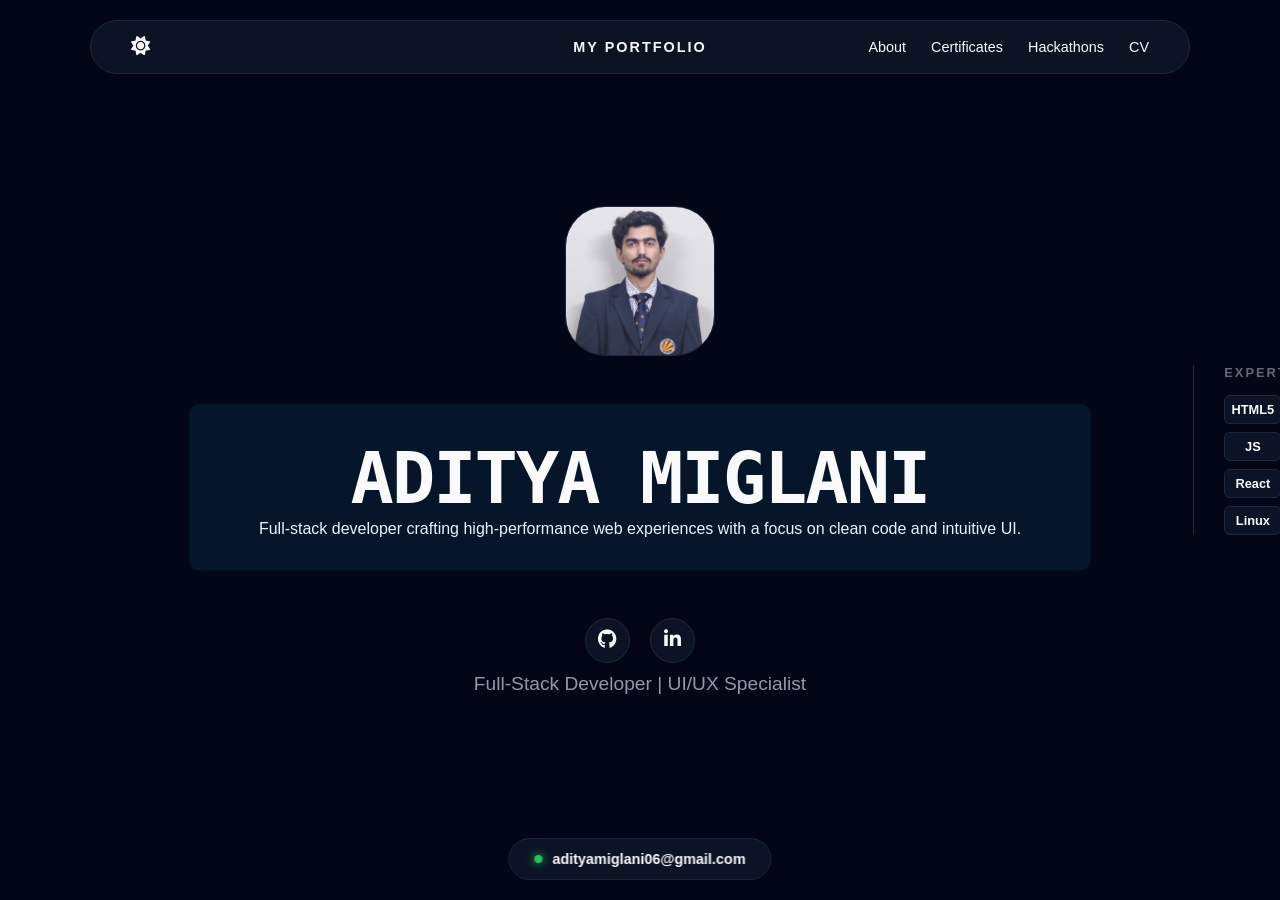
==== index.html @ fce3fd6d "Initial portfolio deployment" ====
<!DOCTYPE html>
<html lang="en">
<head>
    <meta charset="UTF-8">
    <meta name="viewport" content="width=device-width, initial-scale=1.0">
    <title>Aditya Miglani | Portfolio</title>
    <link rel="stylesheet" href="style.css">
    <link rel="stylesheet" href="https://cdnjs.cloudflare.com/ajax/libs/font-awesome/6.4.0/css/all.min.css">
</head>
<body class="dark-mode">
    <header class="navbar">
        <div class="nav-left">
            <button id="theme-toggle" class="theme-btn">
                <i class="fas fa-sun"></i>
            </button>
            <div class="nav-center">
                <span class="nav-title">My Portfolio</span>
            </div>
        </div>
        <nav class="nav-right">
            <ul class="nav-links">
                <li><a href="about.html">About</a></li>
                <li><a href="certificates.html">Certificates</a></li>
                <li><a href="hackathons.html">Hackathons</a></li>
                <li><a href="cv.html">CV</a></li>
            </ul>
        </nav>
    </header>

    <main class="hero">
    <div class="hero-inner">
        
        <div class="profile-wrapper">
            <img src="square-image2.jpg" alt="Aditya Miglani" class="profile-img">
        </div>
        
        <div class="name-container">
            <div class="name-tile"></div> 
            <h1 class="name-text" data-value="Aditya Miglani">Aditya Miglani</h1>
            <p class="name-brief">
                Full-stack developer crafting high-performance web experiences with a focus on clean code and intuitive UI.
            </p>
        </div>

        <div class="hero-socials">
            <a href="https://github.com/adityamiglani06" target="_blank" class="social-icon"><i class="fab fa-github"></i></a>
            <a href="https://www.linkedin.com/in/aditya-miglani-938b0a379/" target="_blank" class="social-icon"><i class="fab fa-linkedin-in"></i></a>
        </div>

        <p class="subtitle">Full-Stack Developer | UI/UX Specialist</p>

        <div class="hero-skills">
            <h3 class="skills-title">Expertise</h3>
            <div class="skills-grid">
                <div class="skill-item">HTML5</div>
                <div class="skill-item">CSS3</div>
                <div class="skill-item">JS</div>
                <div class="skill-item">UI/UX</div>
                <div class="skill-item">React</div>
                <div class="skill-item">Node.js</div>
                <div class="skill-item">Linux</div>
                <div class="skill-item">(I use arch btw)</div>
            </div>
        </div>

    </div>
</main>

    <footer class="contact-fixed">
        <a href="mailto:adityamiglani06@gmail.com" class="email-link">
            <span class="dot"></span> adityamiglani06@gmail.com
        </a>
    </footer>

    <script src="script.js"></script>
</body>
</html>
---- style.css ----
:root {
    --bg: #ffffff;
    --text: #0f172a;
    --accent: #2563eb;
    --glass: rgba(255, 255, 255, 0.85);
    --border: #e2e8f0;
    --doodle-color: rgba(15, 23, 42, 0.25); 
}

.dark-mode {
    --bg: #020617;
    --text: #f8fafc;
    --accent: #38bdf8;
    --glass: rgba(15, 23, 42, 0.8);
    --border: #1e293b;
    --doodle-color: rgba(56, 189, 248, 0.4); 
}

* {
    margin: 0;
    padding: 0;
    box-sizing: border-box;
}

body {
    background-color: var(--bg);
    color: var(--text);
    font-family: 'Inter', -apple-system, sans-serif;
    transition: background 0.4s ease, color 0.4s ease;
    overflow-x: hidden;
    overflow: hidden;
}

.navbar {
    display: flex;
    justify-content: space-between;
    align-items: center;
    padding: 15px 40px;
    position: fixed;
    top: 20px;
    left: 50%;
    transform: translateX(-50%);
    width: 90%;
    max-width: 1100px;
    background: var(--glass);
    backdrop-filter: blur(15px);
    border: 1px solid var(--border);
    border-radius: 100px;
    z-index: 1000;
}

.nav-links {
    display: flex;
    list-style: none;
    gap: 25px;
}

.nav-links a {
    text-decoration: none;
    color: var(--text);
    font-size: 0.9rem;
    font-weight: 500;
    transition: 0.3s;
}

.nav-links a:hover { color: var(--accent); }

.doodle {
    position: fixed;
    width: 450px;
    height: 450px;
    color: var(--doodle-color);
    pointer-events: none;
    z-index: -2;
    opacity: 1; 
}

.doodle-left { top: 10%; left: -120px; transform: rotate(-15deg); }
.doodle-right { bottom: 5%; right: -120px; transform: rotate(15deg); }


.hero {
    height: 100vh;
    display: flex;
    align-items: center;
    justify-content: center;
    overflow: hidden;
}

.hero-inner {
    text-align: center;
    position: relative; 
    z-index: 5;
}

.profile-wrapper {
    width: 150px;
    height: 150px;
    margin: 0 auto 30px;
}

.profile-img {
    width: 100%;
    height: 100%;
    border-radius: 40px;
    object-fit: cover;
    border: 1px solid var(--border);
}

.name-container {
    position: relative;
    display: inline-block;
    padding: 50px 80px; 
    cursor: default;
    margin-bottom: 5px;
}

.name-tile {
    position: absolute;
    top: 50%;
    left: 50%;
    transform: translate(-50%, -50%);
    width: 100%;
    height: 100%; 
    background: var(--accent);
    opacity: 0.1;
    border: 1px solid var(--border);
    border-radius: 24px;
    z-index: 1;
    transition: transform 0.3s ease, opacity 0.3s ease, height 0.3s ease;
}

.name-text {
    font-size: 4.5rem;
    font-weight: 800;
    letter-spacing: -2px;
    color: var(--text);
    position: relative;
    z-index: 2;
}

.outline-name {
    color: transparent;
    -webkit-text-stroke: 1.5px var(--text);
    transition: 0.4s ease;
}

.name-tile {
    position: absolute;
    top: 50%;
    left: 50%;
    transform: translate(-50%, -50%) scale(0.98); 
    width: 100%;
    height: 85%;
    background: var(--accent);
    opacity: 0.08;
    border: 1px solid var(--border);
    border-radius: 12px;
    z-index: 1;
    transition: transform 0.3s ease, opacity 0.3s ease; 
}

.subtitle {
    font-size: 1.2rem;
    font-weight: 300;
    opacity: 0.6;
    margin-top: 10px;
}

.contact-fixed {
    position: fixed;
    bottom: 40px;
    left: 50%;
    transform: translateX(-50%);
}

.email-link {
    text-decoration: none;
    color: var(--text);
    font-size: 0.9rem;
    font-weight: 600;
    display: flex;
    align-items: center;
    gap: 10px;
    padding: 12px 25px;
    background: var(--glass);
    border: 1px solid var(--border);
    border-radius: 100px;
    backdrop-filter: blur(10px);
}

.dot {
    width: 8px;
    height: 8px;
    background: #22c55e;
    border-radius: 50%;
    box-shadow: 0 0 10px #22c55e;
}

.theme-btn { background: none; border: none; color: var(--text); cursor: pointer; font-size: 1.2rem; }

.about-hero {
    height: 100vh;
    display: flex;
    align-items: center;
    justify-content: center;
    padding: 0 10%;
}

.about-content {
    max-width: 800px;
    text-align: left;
}

.page-title {
    font-size: 3.5rem;
    margin-bottom: 30px;
    font-weight: 800;
}

.bio-card {
    background: var(--glass);
    padding: 40px;
    border-radius: 20px;
    border: 1px solid var(--border);
    line-height: 1.8;
    font-size: 1.1rem;
    opacity: 0.9;
}

.bio-card p {
    margin-bottom: 20px;
}

.back-link {
    text-decoration: none;
    color: var(--text);
    font-weight: 600;
    display: flex;
    align-items: center;
    gap: 8px;
    transition: 0.3s;
}

.back-link:hover {
    color: var(--accent);
    transform: translateX(-5px);
}

.cert-section {
    padding: 120px 10% 60px;
    min-height: 100vh;
}

.cert-grid {
    display: grid;
    grid-template-columns: repeat(auto-fit, minmax(300px, 1fr));
    gap: 30px;
    margin-top: 40px;
}

.cert-card {
    background: var(--glass);
    border: 1px solid var(--border);
    border-radius: 20px;
    overflow: hidden;
    transition: transform 0.3s ease, box-shadow 0.3s ease;
}

.cert-card:hover {
    transform: translateY(-10px);
    box-shadow: 0 20px 40px rgba(0,0,0,0.2);
    border-color: var(--accent);
}

.cert-img-placeholder {
    width: 100%;
    height: 220px;
    background: #1e293b;
    display: flex;
    align-items: center;
    justify-content: center;
    overflow: hidden;
}

.cert-img-placeholder img {
    width: 100%;
    height: 100%;
    object-fit: cover;
}

.cert-info {
    padding: 20px;
}

.cert-info h3 {
    font-size: 1.2rem;
    margin-bottom: 8px;
    color: var(--text);
}

.cert-info p {
    font-size: 0.9rem;
    opacity: 0.6;
}

.hero-socials {
    display: flex;
    justify-content: center;
    gap: 20px;
    margin-top: 25px;
}

.social-icon {
    width: 45px;
    height: 45px;
    display: flex;
    align-items: center;
    justify-content: center;
    border-radius: 50%;
    background: var(--glass);
    border: 1px solid var(--border);
    color: var(--text);
    text-decoration: none;
    font-size: 1.2rem;
    transition: all 0.3s ease;
}

.social-icon:hover {
    color: var(--accent);
    border-color: var(--accent);
    transform: translateY(-5px); 
    box-shadow: 0 10px 20px rgba(0, 0, 0, 0.1);
}

.doodle { display: none; }

.hero-flex {
    display: flex;
    align-items: center;
    justify-content: center;
    gap: 80px; 
    max-width: 1200px;
    width: 100%;
}

.hero-main-content {
    text-align: center;
    flex: 1;
}

.hero-skills {
    position: absolute;
    left: 110%;
    top: 50%;
    transform: translateY(-50%);
    width: 200px;
    text-align: left;
    border-left: 1px solid var(--border);
    padding-left: 30px;
    white-space: nowrap;
}

.skills-title {
    font-size: 0.8rem;
    text-transform: uppercase;
    letter-spacing: 2px;
    margin-bottom: 15px;
    opacity: 0.4;
}

.skills-grid {
    display: grid;
    grid-template-columns: 1fr 1fr;
    gap: 8px;
}

.skill-item {
    font-size: 0.8rem;
    font-weight: 600;
    padding: 6px 4px;
    background: var(--glass);
    border: 1px solid var(--border);
    border-radius: 6px;
    transition: 0.3s;
    text-align: center;
    white-space: nowrap;
}

.skill-item:hover {
    border-color: var(--accent);
    color: var(--accent);
}

@media (max-width: 1100px) {
    .hero-skills {
        position: static;
        transform: none;
        margin-top: 40px;
        border-left: none;
        padding-left: 0;
        width: 100%;
        text-align: center;
    }
    .skills-grid {
        justify-content: center;
        display: flex;
        flex-wrap: wrap;
    }
}

.nav-center {
    position: absolute;
    left: 50%;
    top: 50%; 
    transform: translate(-50%, -50%); 
    pointer-events: none;
}

.nav-title {
    font-size: 0.9rem;
    font-weight: 700;
    letter-spacing: 2px;
    text-transform: uppercase;
    color: var(--text);
    white-space: nowrap;
}

.nav-left, .nav-right {
    display: flex;
    align-items: center;
    flex: 1;
}

.nav-right {
    justify-content: flex-end;
}

.no-certs-container {
    text-align: center;
    padding: 60px 40px;
    background: var(--glass);
    border: 1px solid var(--border);
    border-radius: 24px;
    max-width: 500px;
    margin: 50px auto;
}

.status-icon {
    font-size: 3rem;
    color: var(--accent);
    margin-bottom: 20px;
    opacity: 0.6;
}

.no-certs-container h2 {
    font-size: 1.5rem;
    margin-bottom: 10px;
    color: var(--text);
}

.no-certs-container p {
    opacity: 0.6;
    margin-bottom: 30px;
    line-height: 1.6;
}

.back-home-btn {
    display: inline-block;
    padding: 12px 28px;
    background: var(--accent);
    color: #fff;
    text-decoration: none;
    border-radius: 100px;
    font-weight: 600;
    font-size: 0.9rem;
    transition: 0.3s;
}

.back-home-btn:hover {
    transform: translateY(-3px);
    box-shadow: 0 10px 20px rgba(56, 189, 248, 0.2);
}

.hack-section {
    padding: 120px 5% 100px;
    min-height: 100vh;
    display: flex;
    flex-direction: column;
    align-items: center;
}

.hack-grid {
    display: grid;
    grid-template-columns: 1fr 1fr;
    gap: 30px;
    width: 95%;
    max-width: 1200px;
    margin-top: 40px;
}

.hack-card {
    background: var(--glass);
    border: 1px solid var(--border);
    border-radius: 20px;
    padding: 15px; 
    position: relative;
    overflow: hidden;
    display: flex;
    flex-direction: column;
}

.hack-image {
    width: 100%;
    height: 250px;
    border-radius: 12px;
    overflow: hidden;
    background: #000;
}

.hack-image img {
    width: 100%;
    height: 100%;
    object-fit: contain;
}

.hack-content {
    padding: 20px 10px;
    text-align: left;
}

.contact-fixed {
    position: fixed;
    bottom: 20px;
    z-index: 100;
}

.back-link {
    text-decoration: none;
    color: var(--text);
    font-size: 1.1rem;
    margin-right: 15px;
    display: flex;
    align-items: center;
    transition: 0.3s;
    opacity: 0.7;
}

.back-link:hover {
    opacity: 1;
    color: var(--accent);
    transform: translateX(-3px);
}

.nav-left {
    display: flex;
    align-items: center;
}

/* --- Global Scroll Unlocker --- */
.scroll-page {
    overflow-y: auto !important; /* Overrides the 'hidden' from index */
    height: auto !important;
}

/* --- CV Display Fix --- */
.cv-section {
    padding: 120px 20px 80px; /* Generous padding at bottom so it's not cut off */
    display: flex;
    justify-content: center;
    background: var(--bg);
}

.cv-container {
    max-width: 850px; /* Keeps the CV at a readable width */
    width: 100%;
}

/* --- Click to Enlarge Styles --- */
.cv-paper {
    position: relative;
    cursor: zoom-in;
}

.zoom-hint {
    position: absolute;
    bottom: 20px;
    right: 20px;
    background: rgba(0, 0, 0, 0.6);
    color: white;
    padding: 8px 15px;
    border-radius: 100px;
    font-size: 0.8rem;
    backdrop-filter: blur(5px);
    opacity: 0;
    transition: 0.3s;
}

.cv-paper:hover .zoom-hint {
    opacity: 1;
}

/* --- Fullscreen Lightbox Overlay --- */
.cv-overlay {
    position: fixed;
    top: 0;
    left: 0;
    width: 100%;
    height: 100%;
    background: rgba(0, 0, 0, 0.95);
    display: none; /* Hidden by default */
    justify-content: center;
    align-items: center;
    z-index: 2000;
    cursor: zoom-out;
}

.overlay-img {
    max-height: 95vh;
    max-width: 95vw;
    object-fit: contain;
    border-radius: 5px;
    box-shadow: 0 0 30px rgba(0,0,0,0.5);
    animation: zoomIn 0.3s ease;
}

.close-overlay {
    position: absolute;
    top: 30px;
    right: 40px;
    color: white;
    font-size: 40px;
    font-weight: bold;
    cursor: pointer;
}

@keyframes zoomIn {
    from { transform: scale(0.9); opacity: 0; }
    to { transform: scale(1); opacity: 1; }
}

.cv-image {
    width: 100%;
    height: auto; /* IMPORTANT: Let the image determine its own height */
    display: block;
}

.download-btn {
    background: var(--accent);
    color: #fff;
    padding: 8px 18px;
    border-radius: 100px;
    text-decoration: none;
    font-size: 0.85rem;
    font-weight: 700;
    display: flex;
    align-items: center;
    gap: 8px;
    transition: 0.3s;
}

.download-btn:hover {
    transform: translateY(-2px);
    filter: brightness(1.1);
}

@media (max-width: 768px) {
    .cv-section { padding-top: 100px; }
    .download-btn span { display: none; }
}

.name-text {
    font-family: 'Space Mono', monospace; /* Optional: adds to the hacker vibe */
    font-size: 4.5rem;
    font-weight: 800;
    text-transform: uppercase;
    display: inline-block;
    min-width: 14ch; /* Prevents the container from flickering/changing size */
}
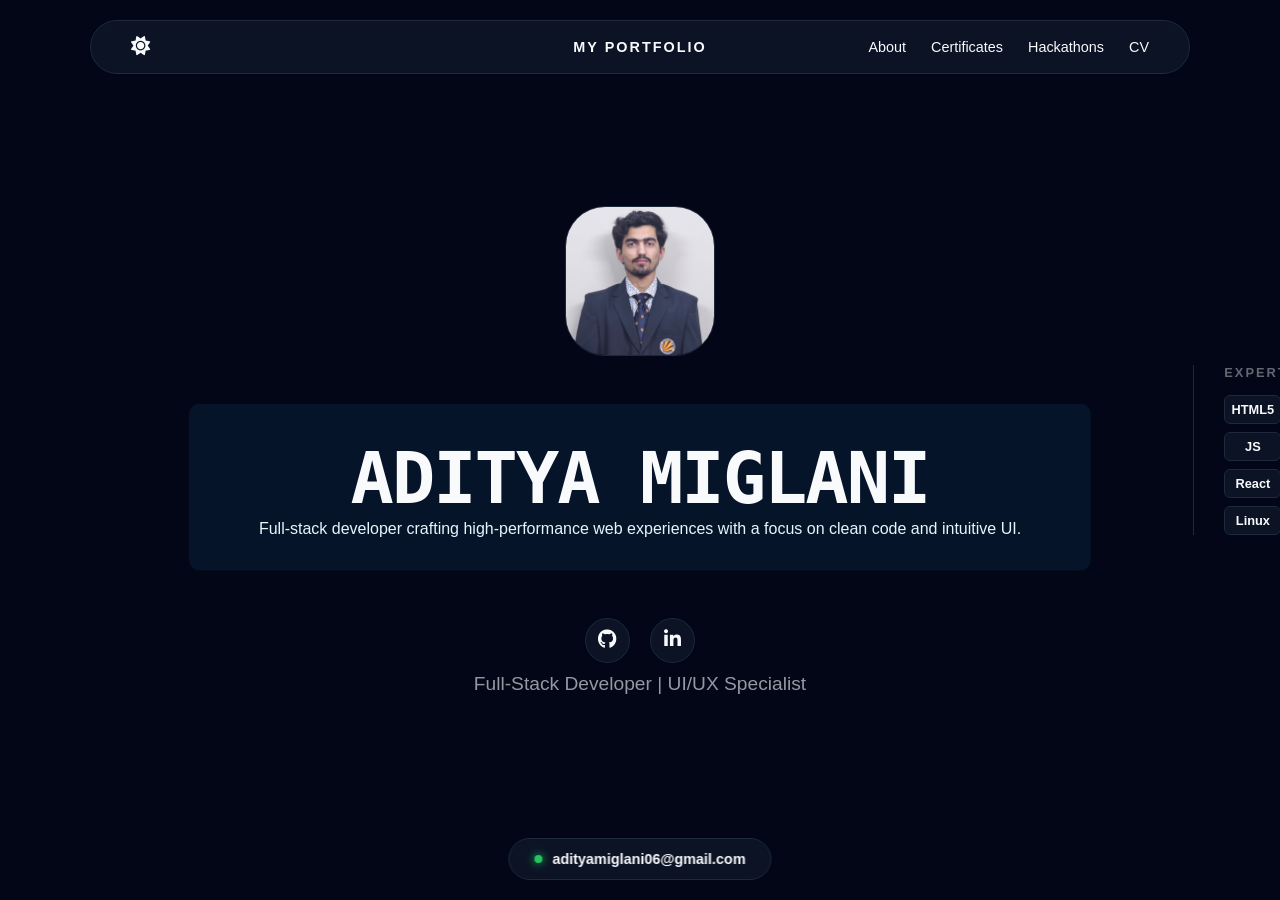
==== commit 09274a8c: "feat: add subtle shooting stars background effect" ====
--- a/index.html
+++ b/index.html
@@ -8,6 +8,8 @@
     <link rel="stylesheet" href="https://cdnjs.cloudflare.com/ajax/libs/font-awesome/6.4.0/css/all.min.css">
 </head>
 <body class="dark-mode">
+    <div class="night" id="star-container">
+    </div>
     <header class="navbar">
         <div class="nav-left">
             <button id="theme-toggle" class="theme-btn">
--- a/style.css
+++ b/style.css
@@ -80,7 +80,7 @@
 
 
 .hero {
-    height: 100vh;
+    min-height: 100vh;
     display: flex;
     align-items: center;
     justify-content: center;
@@ -131,7 +131,7 @@
 }
 
 .name-text {
-    font-size: 4.5rem;
+    font-size: clamp(24px, 5vw, 48px);
     font-weight: 800;
     letter-spacing: -2px;
     color: var(--text);
@@ -676,4 +676,120 @@
     text-transform: uppercase;
     display: inline-block;
     min-width: 14ch; /* Prevents the container from flickering/changing size */
+}
+
+/* Add this to the bottom of style.css */
+@media (max-width: 600px) {
+    .name-text {
+        font-size: 2.2rem; /* Half the size for mobile */
+        letter-spacing: -1px;
+        min-width: auto;
+    }
+    
+    .name-container {
+        padding: 30px 15px; /* Tighter padding so it fits */
+    }
+}
+
+@media (max-width: 768px) {
+    .cv-section {
+        padding: 80px 10px 40px; /* Less side padding */
+    }
+    
+    .cv-container {
+        max-width: 100%; /* CV fills the screen width */
+    }
+
+    .nav-title {
+        font-size: 0.7rem; /* Shrink title so it doesn't hit the back button */
+    }
+}
+
+@media (max-width: 800px) {
+    .hack-grid {
+        grid-template-columns: 1fr; /* Stacked! */
+        gap: 20px;
+    }
+    
+    .hack-image {
+        height: 180px; /* Slightly shorter images for mobile */
+    }
+}
+
+@media (max-width: 768px) {
+  .navbar {
+    flex-direction: column;
+  }
+
+  .hero {
+    flex-direction: column;
+    text-align: center;
+  }
+
+  .projects {
+    grid-template-columns: 1fr;
+  }
+}
+
+@media (max-width: 768px) {
+  .nav-links {
+    display: none;
+  }
+}
+
+/* Shooting Stars */
+/* Shooting Star Container */
+.night {
+  position: fixed;
+  top: 0;
+  left: 0;
+  width: 100%;
+  height: 100%;
+  transform: rotateZ(45deg);
+  pointer-events: none; /* Ensure it doesn't block clicks */
+  z-index: -1; /* Keep it behind your content */
+}
+
+.shooting_star {
+  position: absolute;
+  left: 50%;
+  top: 50%;
+  height: 2px;
+  background: linear-gradient(-45deg, #5f91ff, rgba(0, 0, 255, 0));
+  border-radius: 999px;
+  filter: drop-shadow(0 0 6px #699bff);
+  animation: tail 3000ms ease-in-out infinite, shooting 3000ms ease-in-out infinite;
+}
+
+.shooting_star::before, .shooting_star::after {
+  content: '';
+  position: absolute;
+  top: calc(50% - 1px);
+  right: 0;
+  height: 2px;
+  background: linear-gradient(-45deg, rgba(0, 0, 255, 0), #5f91ff, rgba(0, 0, 255, 0));
+  transform: translateX(50%) rotateZ(45deg);
+  border-radius: 100%;
+  animation: shining 3000ms ease-in-out infinite;
+}
+
+.shooting_star::after {
+  transform: translateX(50%) rotateZ(-45deg);
+}
+
+@keyframes tail {
+  0% { width: 0; }
+  30% { width: 100px; }
+  100% { width: 0; }
+}
+
+@keyframes shining {
+  0% { width: 0; }
+  50% { width: 30px; }
+  100% { width: 0; }
+}
+
+@keyframes shooting {
+  0% { transform: translateX(0); }
+  100% { transform: translateX(300px); }
 }
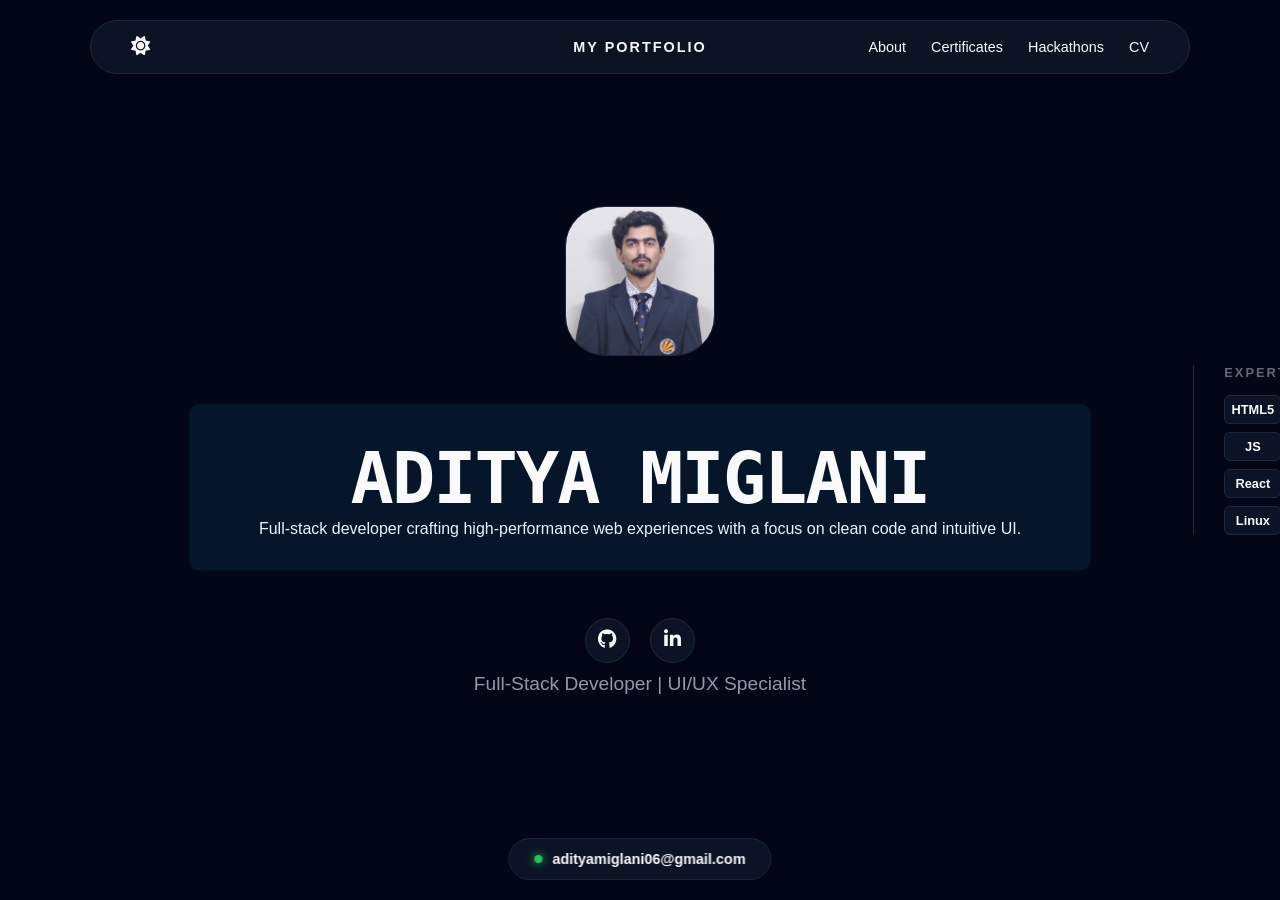
==== commit 6f25a7a1: "Removed shooting stars beacause I want to" ====
--- a/index.html
+++ b/index.html
@@ -8,8 +8,6 @@
     <link rel="stylesheet" href="https://cdnjs.cloudflare.com/ajax/libs/font-awesome/6.4.0/css/all.min.css">
 </head>
 <body class="dark-mode">
-    <div class="night" id="star-container">
-    </div>
     <header class="navbar">
         <div class="nav-left">
             <button id="theme-toggle" class="theme-btn">
--- a/style.css
+++ b/style.css
@@ -736,60 +736,3 @@
     display: none;
   }
 }
-
-/* Shooting Stars */
-/* Shooting Star Container */
-.night {
-  position: fixed;
-  top: 0;
-  left: 0;
-  width: 100%;
-  height: 100%;
-  transform: rotateZ(45deg);
-  pointer-events: none; /* Ensure it doesn't block clicks */
-  z-index: -1; /* Keep it behind your content */
-}
-
-.shooting_star {
-  position: absolute;
-  left: 50%;
-  top: 50%;
-  height: 2px;
-  background: linear-gradient(-45deg, #5f91ff, rgba(0, 0, 255, 0));
-  border-radius: 999px;
-  filter: drop-shadow(0 0 6px #699bff);
-  animation: tail 3000ms ease-in-out infinite, shooting 3000ms ease-in-out infinite;
-}
-
-.shooting_star::before, .shooting_star::after {
-  content: '';
-  position: absolute;
-  top: calc(50% - 1px);
-  right: 0;
-  height: 2px;
-  background: linear-gradient(-45deg, rgba(0, 0, 255, 0), #5f91ff, rgba(0, 0, 255, 0));
-  transform: translateX(50%) rotateZ(45deg);
-  border-radius: 100%;
-  animation: shining 3000ms ease-in-out infinite;
-}
-
-.shooting_star::after {
-  transform: translateX(50%) rotateZ(-45deg);
-}
-
-@keyframes tail {
-  0% { width: 0; }
-  30% { width: 100px; }
-  100% { width: 0; }
-}
-
-@keyframes shining {
-  0% { width: 0; }
-  50% { width: 30px; }
-  100% { width: 0; }
-}
-
-@keyframes shooting {
-  0% { transform: translateX(0); }
-  100% { transform: translateX(300px); }
-}
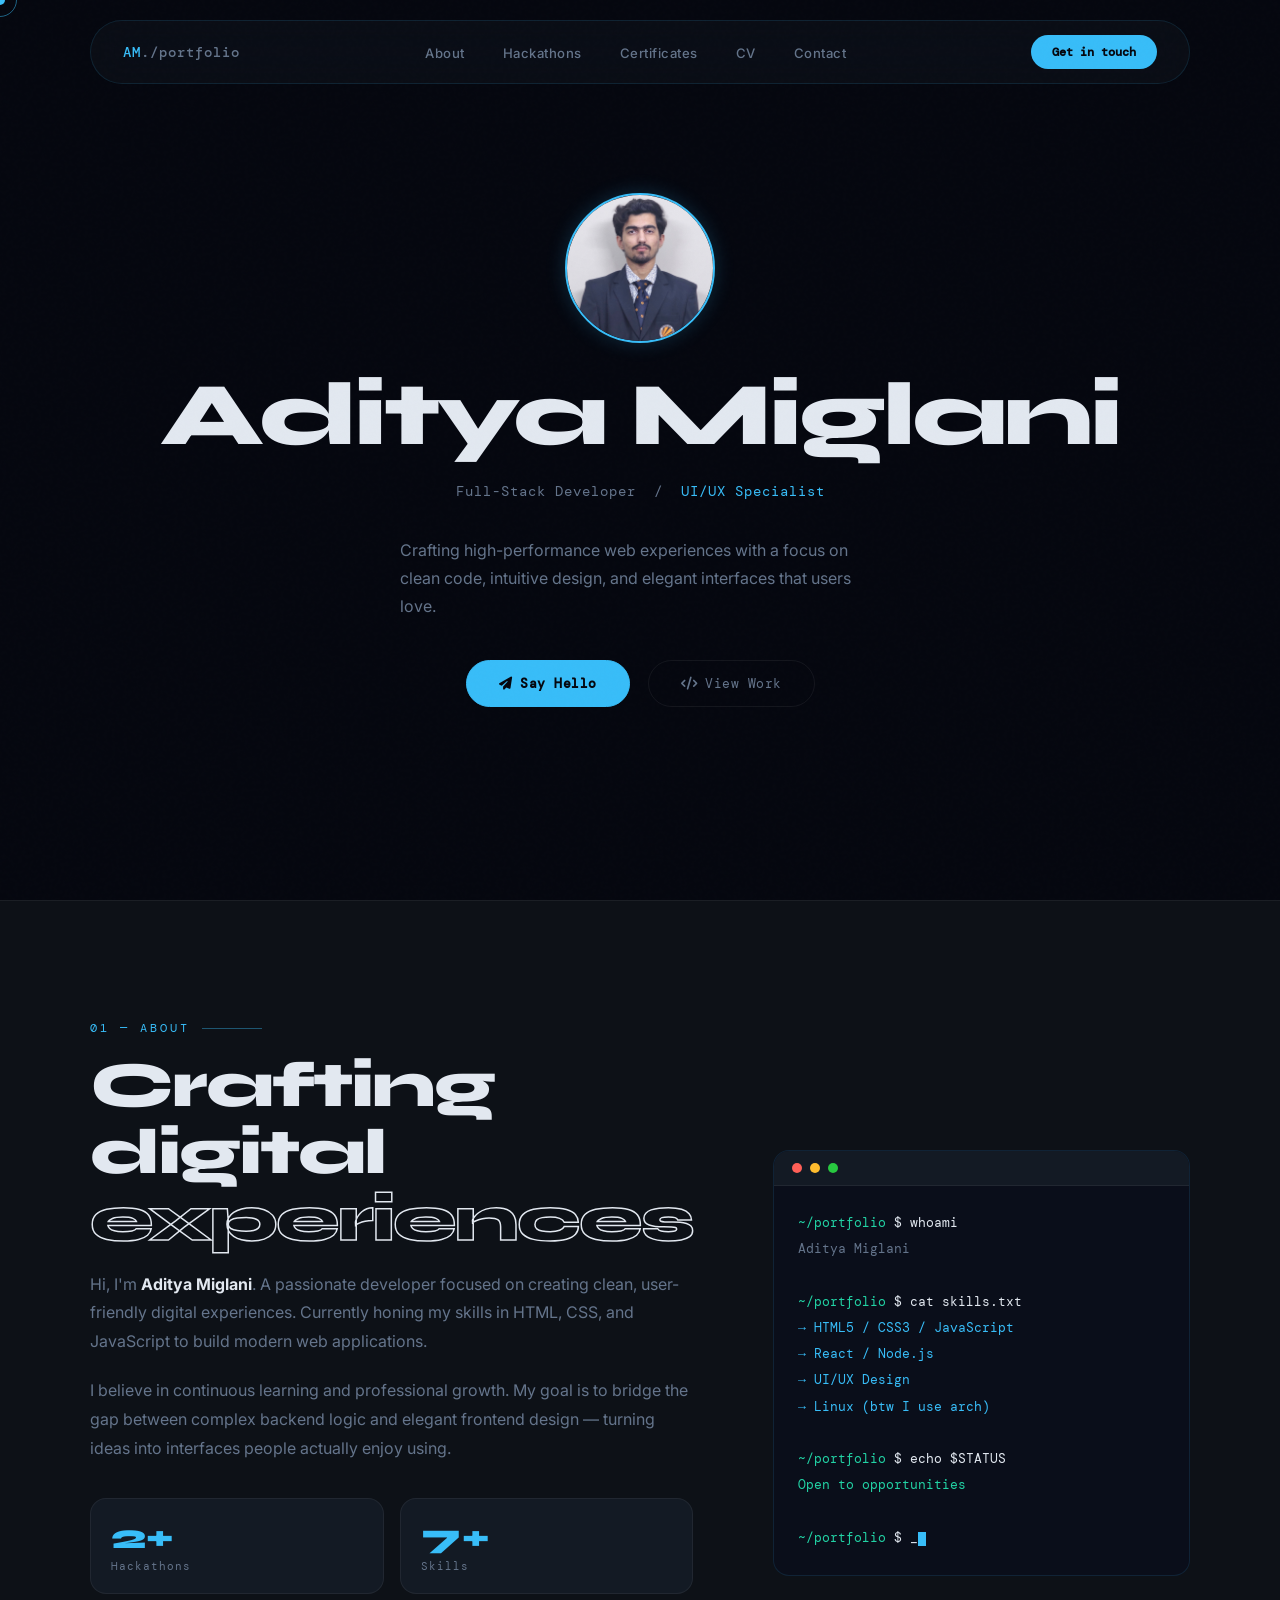
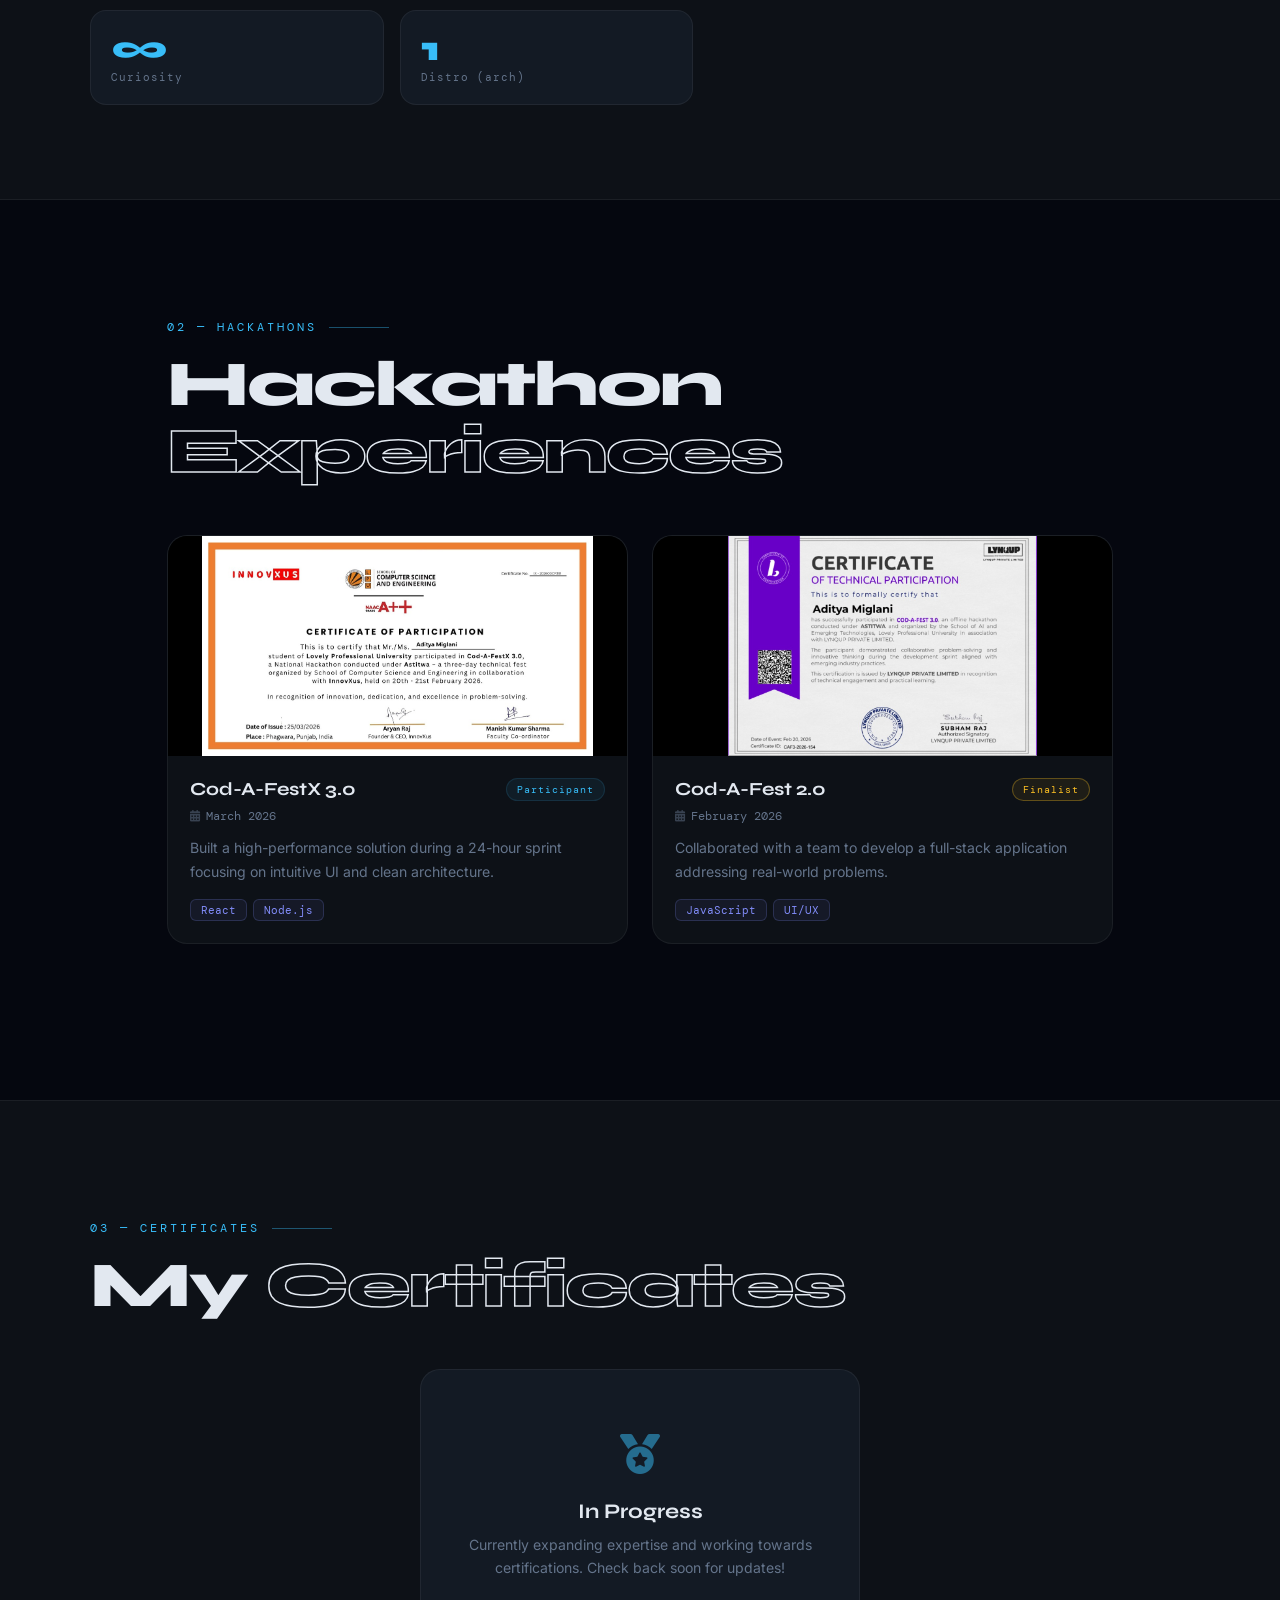
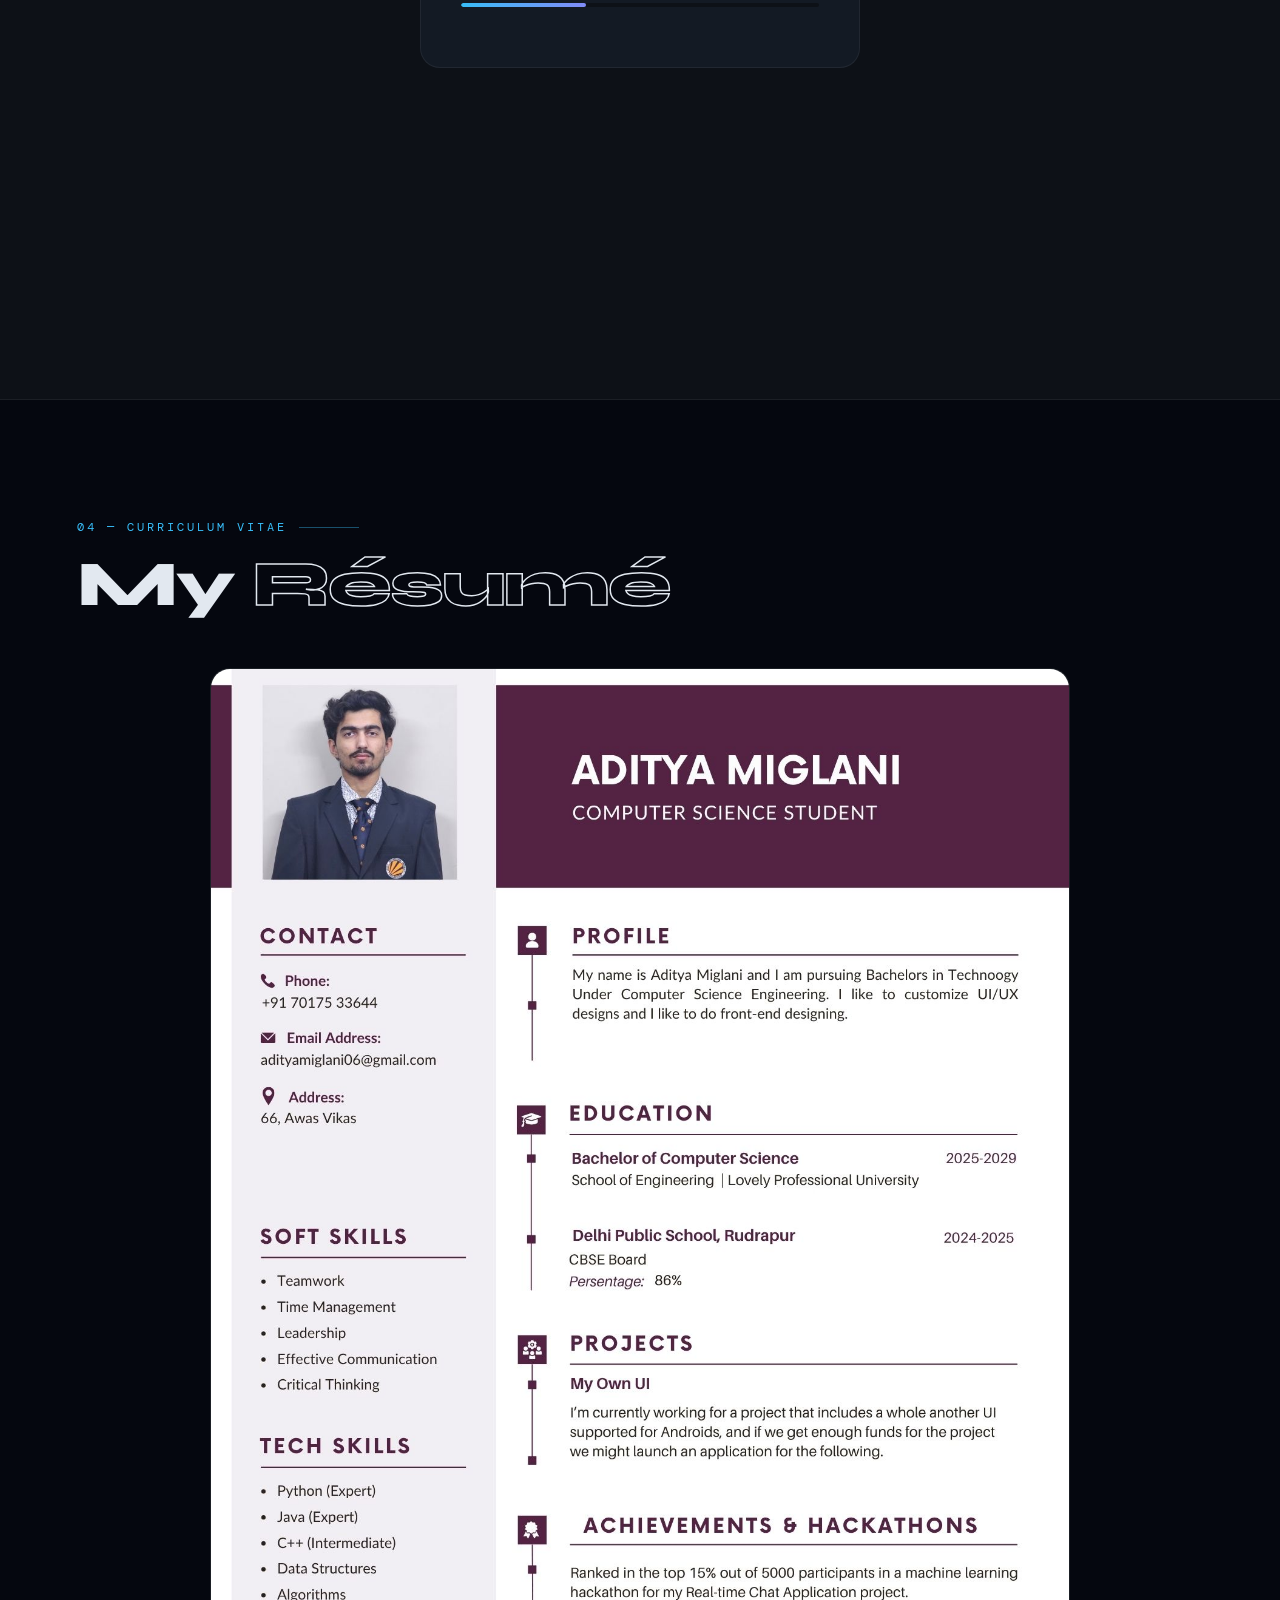
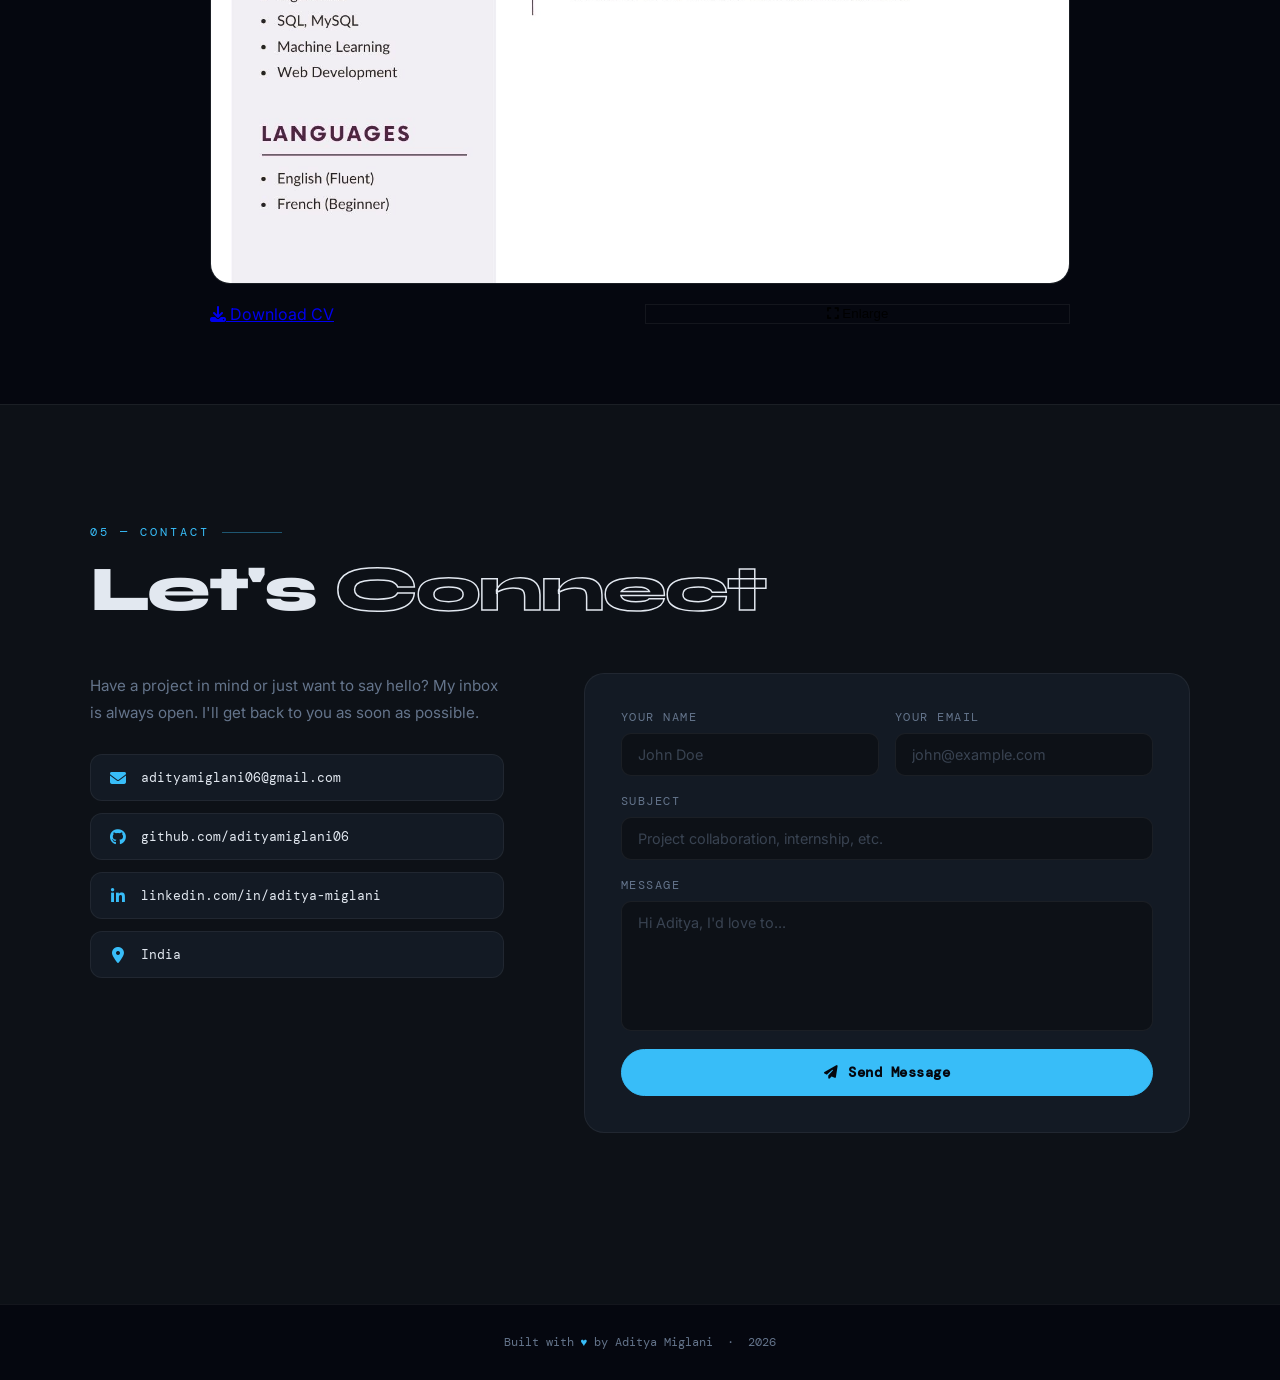
==== commit 3eb6f551: "I reconfigured the files and made it into one" ====
--- a/index.html
+++ b/index.html
@@ -1,77 +1,1012 @@
 <!DOCTYPE html>
 <html lang="en">
 <head>
-    <meta charset="UTF-8">
-    <meta name="viewport" content="width=device-width, initial-scale=1.0">
-    <title>Aditya Miglani | Portfolio</title>
-    <link rel="stylesheet" href="style.css">
-    <link rel="stylesheet" href="https://cdnjs.cloudflare.com/ajax/libs/font-awesome/6.4.0/css/all.min.css">
+  <meta charset="UTF-8" />
+  <meta name="viewport" content="width=device-width, initial-scale=1.0" />
+  <title>Aditya Miglani | Portfolio</title>
+  <link rel="stylesheet" href="https://cdnjs.cloudflare.com/ajax/libs/font-awesome/6.4.0/css/all.min.css" />
+  <link rel="preconnect" href="https://fonts.googleapis.com" />
+  <link rel="preconnect" href="https://fonts.gstatic.com" crossorigin />
+  <link href="https://fonts.googleapis.com/css2?family=Syne:wght@400;600;700;800&family=DM+Mono:ital,wght@0,300;0,400;0,500;1,300&family=Inter:wght@300;400;500;600&display=swap" rel="stylesheet" />
+
+  <style>
+    /* ─── Design Tokens ───────────────────────────────── */
+    :root {
+      --bg:        #05070f;
+      --surface:   #0d1117;
+      --surface2:  #131a24;
+      --border:    rgba(56,189,248,0.12);
+      --border2:   rgba(255,255,255,0.06);
+      --accent:    #38bdf8;
+      --accent2:   #818cf8;
+      --text:      #e2e8f0;
+      --muted:     #64748b;
+      --green:     #22d3a5;
+      --font-head: 'Syne', sans-serif;
+      --font-mono: 'DM Mono', monospace;
+      --font-body: 'Inter', sans-serif;
+    }
+
+    /* ─── Reset ──────────────────────────────────────── */
+    *, *::before, *::after { margin:0; padding:0; box-sizing:border-box; }
+
+    html { scroll-behavior: smooth; }
+
+    body {
+      background: var(--bg);
+      color: var(--text);
+      font-family: var(--font-body);
+      overflow-x: hidden;
+      cursor: none;
+    }
+
+    /* ─── Custom Cursor ──────────────────────────────── */
+    #cursor {
+      position: fixed; width:10px; height:10px;
+      background: var(--accent); border-radius:50%;
+      pointer-events: none; z-index: 9999;
+      transform: translate(-50%,-50%);
+      transition: width .15s, height .15s, background .15s;
+      mix-blend-mode: screen;
+    }
+    #cursor-ring {
+      position: fixed; width:34px; height:34px;
+      border: 1.5px solid rgba(56,189,248,.5);
+      border-radius:50%; pointer-events:none; z-index:9998;
+      transform: translate(-50%,-50%);
+      transition: transform .08s linear, width .2s, height .2s, border-color .2s;
+    }
+    body:has(a:hover) #cursor, body:has(button:hover) #cursor { width:18px; height:18px; background: var(--accent2); }
+    body:has(a:hover) #cursor-ring, body:has(button:hover) #cursor-ring { width:50px; height:50px; border-color:var(--accent2); }
+
+    /* ─── Noise overlay ──────────────────────────────── */
+    body::after {
+      content:''; position:fixed; inset:0;
+      background-image: url("data:image/svg+xml,%3Csvg viewBox='0 0 256 256' xmlns='http://www.w3.org/2000/svg'%3E%3Cfilter id='n'%3E%3CfeTurbulence type='fractalNoise' baseFrequency='0.9' numOctaves='4' stitchTiles='stitch'/%3E%3C/filter%3E%3Crect width='100%25' height='100%25' filter='url(%23n)' opacity='0.04'/%3E%3C/svg%3E");
+      pointer-events:none; z-index:9997; opacity:.35;
+    }
+
+    /* ─── Scrollbar ──────────────────────────────────── */
+    ::-webkit-scrollbar { width:4px; }
+    ::-webkit-scrollbar-track { background:var(--bg); }
+    ::-webkit-scrollbar-thumb { background:var(--accent); border-radius:2px; }
+
+    /* ─── Navbar ─────────────────────────────────────── */
+    .navbar {
+      position: fixed; top:20px; left:50%; transform:translateX(-50%);
+      width:92%; max-width:1100px;
+      display:flex; align-items:center; justify-content:space-between;
+      padding:14px 32px;
+      background:rgba(13,17,23,.75);
+      backdrop-filter:blur(20px) saturate(180%);
+      border:1px solid var(--border);
+      border-radius:100px;
+      z-index:1000;
+      transition: top .3s;
+    }
+
+    .nav-logo {
+      font-family: var(--font-mono);
+      font-size:.85rem; font-weight:500;
+      color:var(--accent); letter-spacing:1px;
+      text-decoration:none;
+    }
+    .nav-logo span { color:var(--muted); }
+
+    .nav-links { display:flex; list-style:none; gap:8px; }
+    .nav-links a {
+      text-decoration:none; color:var(--muted);
+      font-size:.82rem; font-weight:500; letter-spacing:.5px;
+      padding:6px 14px; border-radius:100px;
+      border:1px solid transparent;
+      transition: color .25s, border-color .25s, background .25s;
+    }
+    .nav-links a:hover, .nav-links a.active {
+      color:var(--accent); border-color:var(--border);
+      background:rgba(56,189,248,.06);
+    }
+
+    .nav-cta {
+      font-family:var(--font-mono); font-size:.78rem;
+      padding:8px 20px; border-radius:100px;
+      background:var(--accent); color:#05070f;
+      text-decoration:none; font-weight:600;
+      transition:.25s; border:1px solid transparent;
+    }
+    .nav-cta:hover { background:transparent; color:var(--accent); border-color:var(--accent); }
+
+    @media(max-width:768px){
+      .nav-links, .nav-cta { display:none; }
+    }
+
+    /* ─── Section Base ───────────────────────────────── */
+    section {
+      min-height: 100vh;
+      padding: 120px 6% 80px;
+      position:relative;
+    }
+
+    .section-label {
+      font-family:var(--font-mono); font-size:.72rem;
+      letter-spacing:3px; text-transform:uppercase;
+      color:var(--accent); margin-bottom:16px;
+      display:flex; align-items:center; gap:12px;
+    }
+    .section-label::after {
+      content:''; flex:1; max-width:60px; height:1px;
+      background:var(--accent); opacity:.4;
+    }
+
+    .section-title {
+      font-family:var(--font-head); font-size:clamp(2.4rem,5vw,4rem);
+      font-weight:800; line-height:1.05; margin-bottom:16px;
+      letter-spacing:-2px;
+    }
+    .outline { color:transparent; -webkit-text-stroke:1.5px var(--text); }
+
+    /* ─── HERO ───────────────────────────────────────── */
+    #hero {
+      display:flex; 
+      align-items:center; 
+      justify-content:center;
+      padding: 100px 0; 
+      overflow:hidden; 
+      min-height:100vh;
+      width: 100%;
+    }
+    
+    .hero-content {
+        display: flex;
+        flex-direction: column;
+        max-width: 800px;
+
+    .hero-left{ 
+        position:relative; 
+    }
+
+    .hero-avatar {
+  width: 150px; /* Adjust size as you like */
+  height: 150px;
+  margin-bottom: 30px;
+  position: relative;
+}
+
+.hero-avatar img {
+  width: 100%;
+  height: 100%;
+  object-fit: cover;
+  border-radius: 50%; /* Circular look fits the header style well */
+  border: 2px solid var(--accent);
+  box-shadow: 0 0 20px rgba(56, 189, 248, 0.2);
+}
+
+    .hero-status {
+      display:inline-flex; align-items:center; gap:10px;
+      font-family:var(--font-mono); font-size:.72rem;
+      color:var(--green); letter-spacing:1.5px;
+      padding:6px 16px; border-radius:100px;
+      background:rgba(34,211,165,.08); border:1px solid rgba(34,211,165,.2);
+      margin-bottom:32px;
+    }
+    .status-dot {
+      width:7px; height:7px; background:var(--green); border-radius:50%;
+      animation:pulse 2s infinite;
+    }
+    @keyframes pulse {
+      0%,100%{ box-shadow:0 0 0 0 rgba(34,211,165,.4); }
+      50%{ box-shadow:0 0 0 8px rgba(34,211,165,0); }
+    }
+
+    .hero-name {
+      font-family:var(--font-head);
+      font-size:clamp(3rem,7vw,6.5rem);
+      font-weight:800; line-height:.95;
+      letter-spacing:-3px;
+      color:var(--text);
+      display:block;
+      min-width:10ch;
+      margin-bottom:24px;
+    }
+    /* No text-transform — only A and M are naturally capitalised */
+
+    .hero-role {
+      font-family:var(--font-mono); font-size:.9rem;
+      color:var(--muted); letter-spacing:1px;
+      margin-bottom:36px;
+    }
+    .hero-role span { color:var(--accent); }
+
+    .hero-bio {
+      font-size:1rem; 
+      line-height:1.75;
+      color:var(--muted); 
+      max-width:480px;
+      margin: 0 auto 40px auto;
+    }
+
+    .hero-actions { display:flex; align-items:center; gap:18px; flex-wrap:wrap;}
+
+    .btn-primary {
+      font-family:var(--font-mono); font-size:.82rem; font-weight:600;
+      padding:14px 32px; border-radius:100px;
+      background:var(--accent); color:#05070f;
+      text-decoration:none; letter-spacing:.5px;
+      transition:.25s; display:inline-flex; align-items:center; gap:8px;
+      border:1px solid var(--accent);
+    }
+    .btn-primary:hover { background:transparent; color:var(--accent); }
+
+    .btn-ghost {
+      font-family:var(--font-mono); font-size:.82rem;
+      padding:14px 32px; border-radius:100px;
+      border:1px solid var(--border2); color:var(--muted);
+      text-decoration:none; letter-spacing:.5px;
+      transition:.25s; display:inline-flex; align-items:center; gap:8px;
+    }
+    .btn-ghost:hover { border-color:var(--accent); color:var(--accent); }
+
+    .social-pill:hover { border-color:var(--accent); color:var(--accent); }
+
+  /* Flexbox settings to force everything inside to center */
+  display: flex;
+  flex-direction: column;
+  align-items: center; /* Centers children (img, card-name) horizontally */
+  justify-content: center; /* Centers children vertically if there's space */
+}
+
+/* --- Centered and Squared Image --- */
+.hero-img {
+  width: 100%; /* Image uses the full width allowed by the card's padding */
+  max-width: 272px; /* width (320px) - padding (2x24px) = 272px */
+  aspect-ratio: 1 / 1; /* Forces the image to be a perfect square */
+  border-radius: 16px;
+  object-fit: cover; /* Crops the photo to fit without stretching */
+  object-position: center 20%; /* Nudges the focus up to catch your face */
+  border: 1px solid var(--border);
+  display: block;
+  margin: 0 auto 20px auto; /* Centers the image (0 20px) and adds bottom margin */
+}
+
+/* Ensure placeholder is centered too, just in case */
+.hero-img-placeholder {
+  width: 100%;
+  max-width: 272px;
+  aspect-ratio: 1 / 1;
+  border-radius: 16px;
+  background: linear-gradient(135deg, var(--surface2), var(--surface));
+  border: 1px solid var(--border);
+  margin: 0 auto 20px auto; /* Centers the placeholder */
+  display: flex;
+  align-items: center;
+  justify-content: center;
+  font-size: 3rem;
+  color: var(--muted);
+}
+    .card-name {
+      font-family:var(--font-head); font-size:1.1rem; font-weight:700;
+      margin-bottom:4px;
+    }
+    .card-role { font-family:var(--font-mono); font-size:.72rem; color:var(--accent); }
+
+    .skills-wrap {
+      margin-top:18px; display:flex; flex-wrap:wrap; gap:6px;
+    }
+    .skill-tag {
+      font-family:var(--font-mono); font-size:.68rem; letter-spacing:.5px;
+      padding:4px 10px; border-radius:6px;
+      background:rgba(56,189,248,.07); border:1px solid var(--border);
+      color:var(--accent); transition:.2s;
+    }
+    .skill-tag:hover { background:rgba(56,189,248,.15); }
+
+    /* ─── Glow blobs ─────────────────────────────────── */
+    .glow-blob {
+      position:absolute; border-radius:50%;
+      filter:blur(120px); pointer-events:none; z-index:0;
+    }
+    .blob-1 { width:500px; height:500px; top:-10%; left:-5%;
+      background:rgba(56,189,248,.06); }
+    .blob-2 { width:400px; height:400px; bottom:0; right:5%;
+      background:rgba(129,140,248,.05); }
+
+    /* ─── ABOUT ──────────────────────────────────────── */
+    #about {
+      background:var(--surface);
+      border-top:1px solid var(--border2);
+      border-bottom:1px solid var(--border2);
+    }
+
+    .about-grid {
+      display:grid; grid-template-columns:1fr 1fr; gap:80px;
+      align-items:center; max-width:1100px; margin:0 auto;
+    }
+
+    .about-text p {
+      font-size:1rem; line-height:1.8; color:var(--muted); margin-bottom:20px;
+    }
+    .about-text p strong { color:var(--text); }
+
+    .about-stats { display:grid; grid-template-columns:1fr 1fr; gap:16px; margin-top:36px; }
+    .stat-box {
+      background:var(--surface2); border:1px solid var(--border2);
+      border-radius:16px; padding:20px;
+      transition:.25s;
+    }
+    .stat-box:hover { border-color:var(--border); }
+    .stat-num {
+      font-family:var(--font-head); font-size:2.2rem; font-weight:800;
+      color:var(--accent); line-height:1;
+    }
+    .stat-label { font-family:var(--font-mono); font-size:.7rem; color:var(--muted); margin-top:4px; letter-spacing:1px; }
+
+    .about-visual {
+      position:relative;
+    }
+    .terminal-box {
+      background:#0a0e1a; border:1px solid var(--border);
+      border-radius:16px; overflow:hidden; font-family:var(--font-mono);
+    }
+    .terminal-bar {
+      background:var(--surface2); padding:12px 18px;
+      display:flex; align-items:center; gap:8px;
+      border-bottom:1px solid var(--border2);
+    }
+    .t-dot { width:10px; height:10px; border-radius:50%; }
+    .t-red { background:#ff5f57; }
+    .t-yellow { background:#febc2e; }
+    .t-green { background:#28c840; }
+    .terminal-body { padding:24px; font-size:.82rem; line-height:2; }
+    .t-prompt { color:var(--green); }
+    .t-cmd { color:var(--text); }
+    .t-out { color:var(--muted); }
+    .t-accent { color:var(--accent); }
+    .t-cursor {
+      display:inline-block; width:8px; height:14px;
+      background:var(--accent); vertical-align:middle;
+      animation:blink 1s step-end infinite;
+    }
+    @keyframes blink{ 0%,100%{opacity:1} 50%{opacity:0} }
+
+    @media(max-width:900px){ .about-grid{ grid-template-columns:1fr; gap:40px; } }
+
+    /* ─── HACKATHONS ─────────────────────────────────── */
+    #hackathons { max-width:1100px; margin:0 auto; padding-left:0; padding-right:0; }
+    #hackathons .inner { max-width:1100px; margin:0 auto; }
+
+    .hack-grid {
+      display:grid; grid-template-columns:1fr 1fr; gap:24px; margin-top:50px;
+    }
+    .hack-card {
+      background:var(--surface); border:1px solid var(--border2);
+      border-radius:20px; overflow:hidden;
+      transition:transform .3s, border-color .3s, box-shadow .3s;
+      position:relative;
+    }
+    .hack-card:hover {
+      transform:translateY(-6px);
+      border-color:var(--border);
+      box-shadow:0 24px 48px rgba(0,0,0,.4), 0 0 0 1px rgba(56,189,248,.1);
+    }
+    .hack-img-wrap {
+      width:100%; height:220px;
+      background:#000; overflow:hidden; position:relative;
+    }
+    .hack-img-wrap img {
+      width:100%; height:100%; object-fit:contain;
+      transition:transform .4s;
+    }
+    .hack-card:hover .hack-img-wrap img { transform:scale(1.03); }
+    .hack-img-placeholder {
+      width:100%; height:100%;
+      display:flex; align-items:center; justify-content:center;
+      font-size:3rem; color:var(--muted);
+      background:linear-gradient(135deg,var(--surface2),var(--surface));
+    }
+    .hack-body { padding:22px; }
+    .hack-header { display:flex; justify-content:space-between; align-items:flex-start; margin-bottom:8px; }
+    .hack-title { font-family:var(--font-head); font-size:1.15rem; font-weight:700; }
+    .hack-badge {
+      font-family:var(--font-mono); font-size:.65rem; letter-spacing:1px;
+      padding:4px 10px; border-radius:100px;
+      border:1px solid var(--border);
+    }
+    .hack-badge.finalist { color:#fbbf24; border-color:rgba(251,191,36,.3); background:rgba(251,191,36,.07); }
+    .hack-badge.participant { color:var(--accent); border-color:var(--border); background:rgba(56,189,248,.07); }
+    .hack-date { font-family:var(--font-mono); font-size:.72rem; color:var(--muted); margin-bottom:12px; }
+    .hack-desc { font-size:.88rem; line-height:1.65; color:var(--muted); margin-bottom:16px; }
+    .hack-tags { display:flex; flex-wrap:wrap; gap:6px; }
+    .hack-tags span {
+      font-family:var(--font-mono); font-size:.68rem;
+      padding:3px 10px; border-radius:6px;
+      background:rgba(129,140,248,.07); border:1px solid rgba(129,140,248,.2);
+      color:var(--accent2);
+    }
+    @media(max-width:700px){ .hack-grid{ grid-template-columns:1fr; } }
+
+    /* ─── CERTIFICATES ───────────────────────────────── */
+    #certificates {
+      background:var(--surface);
+      border-top:1px solid var(--border2);
+      border-bottom:1px solid var(--border2);
+    }
+    #certificates .inner { max-width:1100px; margin:0 auto; }
+
+    .cert-empty {
+      margin-top:50px; max-width:440px; margin-left:auto; margin-right:auto;
+      background:var(--surface2); border:1px solid var(--border2); border-radius:20px;
+      padding:60px 40px; text-align:center;
+    }
+    .cert-empty .icon { font-size:2.5rem; color:var(--accent); opacity:.5; margin-bottom:20px; }
+    .cert-empty h3 { font-family:var(--font-head); font-size:1.3rem; font-weight:700; margin-bottom:10px; }
+    .cert-empty p { font-size:.88rem; color:var(--muted); line-height:1.6; }
+    .cert-progress {
+      margin-top:24px; background:var(--surface); border-radius:100px;
+      height:4px; overflow:hidden;
+    }
+    .cert-progress-bar {
+      height:100%; width:35%;
+      background:linear-gradient(90deg,var(--accent),var(--accent2));
+      border-radius:100px; animation:progress 3s ease-in-out infinite alternate;
+    }
+    @keyframes progress { from{width:20%} to{width:60%} }
+
+    /* ─── CV ─────────────────────────────────────────── */
+    #cv { }
+    #cv .inner { max-width:900px; margin:0 auto; }
+
+    .cv-wrapper {
+      margin-top:50px; position:relative;
+    }
+    .cv-frame {
+      background:var(--surface); border:1px solid var(--border2);
+      border-radius:20px; overflow:hidden;
+      cursor:zoom-in; position:relative;
+      transition:border-color .3s;
+    }
+    .cv-frame:hover { border-color:var(--border); }
+    .cv-frame img { width:100%; height:auto; display:block; }
+    .cv-placeholder {
+      width:100%; aspect-ratio:8.5/11;
+      display:flex; flex-direction:column;
+      align-items:center; justify-content:center;
+      gap:16px; color:var(--muted);
+      background:linear-gradient(135deg,var(--surface2),var(--surface));
+      font-family:var(--font-mono); font-size:.88rem;
+    }
+    .cv-placeholder i { font-size:3rem; color:var(--accent); opacity:.4; }
+    .cv-hint {
+      position:absolute; bottom:20px; right:20px;
+      background:rgba(5,7,15,.8); border:1px solid var(--border);
+      color:var(--text); font-family:var(--font-mono); font-size:.72rem;
+      padding:8px 16px; border-radius:100px;
+      backdrop-filter:blur(8px);
+      opacity:0; transition:.3s;
+    }
+    .cv-frame:hover .cv-hint { opacity:1; }
+
+    .cv-actions {
+      display:flex; gap:12px; margin-top:20px;
+    }
+
+    /* CV Overlay */
+    .cv-overlay {
+      position:fixed; inset:0;
+      background:rgba(5,7,15,.96);
+      display:none; justify-content:center; align-items:center;
+      z-index:2000; cursor:zoom-out;
+      backdrop-filter:blur(8px);
+    }
+    .cv-overlay.open { display:flex; }
+    .overlay-img {
+      max-height:92vh; max-width:92vw;
+      object-fit:contain; border-radius:8px;
+      box-shadow:0 0 80px rgba(0,0,0,.8);
+      animation:zoomIn .3s ease;
+    }
+    .close-overlay {
+      position:absolute; top:28px; right:36px;
+      color:var(--muted); font-size:2rem; cursor:pointer;
+      transition:.2s; line-height:1;
+    }
+    .close-overlay:hover { color:var(--text); }
+    @keyframes zoomIn{ from{transform:scale(.9);opacity:0} to{transform:scale(1);opacity:1} }
+
+    /* ─── CONTACT ────────────────────────────────────── */
+    #contact {
+      background:var(--surface);
+      border-top:1px solid var(--border2);
+    }
+    #contact .inner { max-width:1100px; margin:0 auto; }
+
+    .contact-layout {
+      display:grid; grid-template-columns:1fr 1.4fr; gap:80px; margin-top:50px; align-items:start;
+    }
+
+    .contact-info p {
+      font-size:.95rem; line-height:1.75; color:var(--muted); margin-bottom:28px;
+    }
+
+    .contact-detail {
+      display:flex; align-items:center; gap:14px;
+      padding:14px 18px; border-radius:12px;
+      border:1px solid var(--border2); margin-bottom:12px;
+      background:var(--surface2); transition:.2s;
+    }
+    .contact-detail:hover { border-color:var(--border); }
+    .contact-detail i { color:var(--accent); width:18px; text-align:center; }
+    .contact-detail a, .contact-detail span {
+      font-family:var(--font-mono); font-size:.8rem; color:var(--text);
+      text-decoration:none; transition:color .2s;
+    }
+    .contact-detail a:hover { color:var(--accent); }
+
+    /* Contact Form */
+    .contact-form {
+      background:var(--surface2); border:1px solid var(--border2);
+      border-radius:20px; padding:36px;
+    }
+
+    .form-row { display:grid; grid-template-columns:1fr 1fr; gap:16px; }
+    .form-group { display:flex; flex-direction:column; gap:8px; margin-bottom:18px; }
+
+    .form-group label {
+      font-family:var(--font-mono); font-size:.72rem; letter-spacing:1.5px;
+      text-transform:uppercase; color:var(--muted);
+    }
+
+    .form-group input, .form-group textarea, .form-group select {
+      background:var(--surface); border:1px solid var(--border2);
+      border-radius:10px; padding:12px 16px;
+      color:var(--text); font-family:var(--font-body); font-size:.9rem;
+      outline:none; transition:border-color .25s, box-shadow .25s;
+      resize:none;
+    }
+    .form-group input:focus, .form-group textarea:focus {
+      border-color:rgba(56,189,248,.5);
+      box-shadow:0 0 0 3px rgba(56,189,248,.08);
+    }
+    .form-group textarea { min-height:130px; }
+    ::placeholder { color:var(--muted); opacity:.5; }
+
+    .form-submit {
+      width:100%; padding:14px; border-radius:100px;
+      background:var(--accent); color:#05070f;
+      font-family:var(--font-mono); font-size:.85rem; font-weight:700;
+      letter-spacing:.5px; border:1px solid var(--accent);
+      cursor:pointer; transition:.25s;
+      display:flex; align-items:center; justify-content:center; gap:10px;
+    }
+    .form-submit:hover { background:transparent; color:var(--accent); }
+
+    .form-success {
+      display:none; text-align:center; padding:20px;
+      font-family:var(--font-mono); font-size:.9rem; color:var(--green);
+    }
+
+    @media(max-width:900px){ .contact-layout{ grid-template-columns:1fr; gap:40px; } }
+
+    /* ─── Footer ─────────────────────────────────────── */
+    footer {
+      padding:30px 6%; text-align:center;
+      border-top:1px solid var(--border2);
+      font-family:var(--font-mono); font-size:.72rem; color:var(--muted);
+    }
+    footer span { color:var(--accent); }
+
+    /* ─── Reveal animations ──────────────────────────── */
+    .reveal {
+      opacity:0; transform:translateY(28px);
+      transition:opacity .7s ease, transform .7s ease;
+    }
+    .reveal.visible { opacity:1; transform:translateY(0); }
+
+    /* ─── Section wrappers ───────────────────────────── */
+    #hackathons, #cv { padding: 120px 6% 80px; }
+    #about .inner, #certificates .inner, #contact .inner { padding:0; }
+  </style>
 </head>
-<body class="dark-mode">
-    <header class="navbar">
-        <div class="nav-left">
-            <button id="theme-toggle" class="theme-btn">
-                <i class="fas fa-sun"></i>
-            </button>
-            <div class="nav-center">
-                <span class="nav-title">My Portfolio</span>
+<body>
+  <!-- Custom cursor -->
+  <div id="cursor"></div>
+  <div id="cursor-ring"></div>
+
+  <!-- ── NAVBAR ──────────────────────────────────────── -->
+  <header class="navbar" id="navbar">
+    <a href="#hero" class="nav-logo">AM<span>./portfolio</span></a>
+    <nav>
+      <ul class="nav-links">
+        <li><a href="#about">About</a></li>
+        <li><a href="#hackathons">Hackathons</a></li>
+        <li><a href="#certificates">Certificates</a></li>
+        <li><a href="#cv">CV</a></li>
+        <li><a href="#contact">Contact</a></li>
+      </ul>
+    </nav>
+    <a href="#contact" class="nav-cta">Get in touch</a>
+  </header>
+
+  <!-- ── HERO ────────────────────────────────────────── -->
+  <section id="hero">
+  <div class="hero-container"> <div class="hero-content"> <div class="hero-avatar">
+        <img src="square-image2.jpg" alt="Aditya Miglani">
+      </div>
+
+      <h1 class="hero-name" id="hero-name" data-value="Aditya Miglani">Aditya Miglani</h1>
+      
+      <p class="hero-role">Full-Stack Developer &nbsp;/&nbsp; <span>UI/UX Specialist</span></p>
+
+      <p class="hero-bio">
+        Crafting high-performance web experiences with a focus on clean code,
+        intuitive design, and elegant interfaces that users love.
+      </p>
+
+      <div class="hero-actions">
+        <a href="#contact" class="btn-primary"><i class="fas fa-paper-plane"></i> Say Hello</a>
+        <a href="#hackathons" class="btn-ghost"><i class="fas fa-code"></i> View Work</a>
+      </div>
+      
+      </div>
+  </div>
+</section>
+
+  <!-- ── ABOUT ────────────────────────────────────────── -->
+  <section id="about">
+    <div class="inner">
+      <div class="about-grid">
+        <div class="about-text reveal">
+          <div class="section-label">01 — About</div>
+          <h2 class="section-title">Crafting digital <span class="outline">experiences</span></h2>
+
+          <p>
+            Hi, I'm <strong>Aditya Miglani</strong>. A passionate developer focused on
+            creating clean, user-friendly digital experiences. Currently honing my
+            skills in HTML, CSS, and JavaScript to build modern web applications.
+          </p>
+          <p>
+            I believe in continuous learning and professional growth. My goal is to
+            bridge the gap between complex backend logic and elegant frontend design —
+            turning ideas into interfaces people actually enjoy using.
+          </p>
+
+          <div class="about-stats">
+            <div class="stat-box">
+              <div class="stat-num">2+</div>
+              <div class="stat-label">Hackathons</div>
             </div>
+            <div class="stat-box">
+              <div class="stat-num">7+</div>
+              <div class="stat-label">Skills</div>
+            </div>
+            <div class="stat-box">
+              <div class="stat-num">∞</div>
+              <div class="stat-label">Curiosity</div>
+            </div>
+            <div class="stat-box">
+              <div class="stat-num">1</div>
+              <div class="stat-label">Distro (arch)</div>
+            </div>
+          </div>
         </div>
-        <nav class="nav-right">
-            <ul class="nav-links">
-                <li><a href="about.html">About</a></li>
-                <li><a href="certificates.html">Certificates</a></li>
-                <li><a href="hackathons.html">Hackathons</a></li>
-                <li><a href="cv.html">CV</a></li>
-            </ul>
-        </nav>
-    </header>
-
-    <main class="hero">
-    <div class="hero-inner">
+
+        <div class="about-visual reveal">
+          <div class="terminal-box">
+            <div class="terminal-bar">
+              <div class="t-dot t-red"></div>
+              <div class="t-dot t-yellow"></div>
+              <div class="t-dot t-green"></div>
+            </div>
+            <div class="terminal-body">
+              <div><span class="t-prompt">~/portfolio</span> <span class="t-cmd">$ whoami</span></div>
+              <div class="t-out">Aditya Miglani</div>
+              <br>
+              <div><span class="t-prompt">~/portfolio</span> <span class="t-cmd">$ cat skills.txt</span></div>
+              <div class="t-accent">→ HTML5 / CSS3 / JavaScript</div>
+              <div class="t-accent">→ React / Node.js</div>
+              <div class="t-accent">→ UI/UX Design</div>
+              <div class="t-accent">→ Linux (btw I use arch)</div>
+              <br>
+              <div><span class="t-prompt">~/portfolio</span> <span class="t-cmd">$ echo $STATUS</span></div>
+              <div class="t-out" style="color:var(--green)">Open to opportunities</div>
+              <br>
+              <div><span class="t-prompt">~/portfolio</span> <span class="t-cmd">$ _<span class="t-cursor"></span></span></div>
+            </div>
+          </div>
+        </div>
+      </div>
+    </div>
+  </section>
+
+  <!-- ── HACKATHONS ────────────────────────────────────── -->
+  <section id="hackathons">
+    <div class="section-label reveal">02 — Hackathons</div>
+    <h2 class="section-title reveal">Hackathon <span class="outline">Experiences</span></h2>
+
+    <div class="hack-grid">
+      <div class="hack-card reveal">
+        <div class="hack-img-wrap">
+          <img src="hackathon1.jpeg" alt="Cod-A-FestX 3.0"
+               onerror="this.style.display='none';this.nextElementSibling.style.display='flex'">
+          <div class="hack-img-placeholder" style="display:none"><i class="fas fa-laptop-code"></i></div>
+        </div>
+        <div class="hack-body">
+          <div class="hack-header">
+            <h3 class="hack-title">Cod-A-FestX 3.0</h3>
+            <span class="hack-badge participant">Participant</span>
+          </div>
+          <p class="hack-date"><i class="fas fa-calendar-alt" style="margin-right:6px;opacity:.5"></i>March 2026</p>
+          <p class="hack-desc">Built a high-performance solution during a 24-hour sprint focusing on intuitive UI and clean architecture.</p>
+          <div class="hack-tags">
+            <span>React</span>
+            <span>Node.js</span>
+          </div>
+        </div>
+      </div>
+
+      <div class="hack-card reveal">
+        <div class="hack-img-wrap">
+          <img src="hackathon2.jpeg" alt="Cod-A-Fest 2.0"
+               onerror="this.style.display='none';this.nextElementSibling.style.display='flex'">
+          <div class="hack-img-placeholder" style="display:none"><i class="fas fa-trophy"></i></div>
+        </div>
+        <div class="hack-body">
+          <div class="hack-header">
+            <h3 class="hack-title">Cod-A-Fest 2.0</h3>
+            <span class="hack-badge finalist">Finalist</span>
+          </div>
+          <p class="hack-date"><i class="fas fa-calendar-alt" style="margin-right:6px;opacity:.5"></i>February 2026</p>
+          <p class="hack-desc">Collaborated with a team to develop a full-stack application addressing real-world problems.</p>
+          <div class="hack-tags">
+            <span>JavaScript</span>
+            <span>UI/UX</span>
+          </div>
+        </div>
+      </div>
+    </div>
+  </section>
+
+  <!-- ── CERTIFICATES ──────────────────────────────────── -->
+  <section id="certificates">
+    <div class="inner">
+      <div class="section-label reveal">03 — Certificates</div>
+      <h2 class="section-title reveal">My <span class="outline">Certificates</span></h2>
+
+      <div class="cert-empty reveal">
+        <div class="icon"><i class="fas fa-medal"></i></div>
+        <h3>In Progress</h3>
+        <p>Currently expanding expertise and working towards certifications. Check back soon for updates!</p>
+        <div class="cert-progress">
+          <div class="cert-progress-bar"></div>
+        </div>
+      </div>
+    </div>
+  </section>
+
+  <!-- ── CV ────────────────────────────────────────────── -->
+  <section id="cv">
+    <div class="section-label reveal">04 — Curriculum Vitae</div>
+    <h2 class="section-title reveal">My <span class="outline">Résumé</span></h2>
+
+    <div class="cv-wrapper reveal" style="max-width:860px;margin:50px auto 0">
+      <div class="cv-frame" id="cv-frame">
+        <img src="me.jpg" alt="CV" id="cv-img"
+             onerror="this.style.display='none';this.nextElementSibling.style.display='flex'">
+        <div class="cv-placeholder" style="display:none">
+          <i class="fas fa-file-alt"></i>
+          <span>Add me.jpg to display your CV</span>
+        </div>
+        <div class="cv-hint"><i class="fas fa-search-plus"></i> &nbsp;Click to enlarge</div>
+      </div>
+      <div class="cv-actions">
+        <a href="me.jpg" download class="btn-primary" style="flex:1;justify-content:center">
+          <i class="fas fa-download"></i> Download CV
+        </a>
+        <button onclick="openCVOverlay()" class="btn-ghost" style="flex:1;justify-content:center;background:none;border:1px solid var(--border2);cursor:pointer;">
+          <i class="fas fa-expand"></i> Enlarge
+        </button>
+      </div>
+    </div>
+  </section>
+
+  <!-- CV Overlay -->
+  <div class="cv-overlay" id="cv-overlay" onclick="closeCVOverlay()">
+    <img src="me.jpg" class="overlay-img" alt="CV enlarged">
+    <span class="close-overlay" onclick="closeCVOverlay()">&times;</span>
+  </div>
+
+  <!-- ── CONTACT ────────────────────────────────────────── -->
+  <section id="contact">
+    <div class="inner">
+      <div class="section-label reveal">05 — Contact</div>
+      <h2 class="section-title reveal">Let's <span class="outline">Connect</span></h2>
+
+      <div class="contact-layout">
+        <div class="contact-info reveal">
+          <p>Have a project in mind or just want to say hello? My inbox is always open. I'll get back to you as soon as possible.</p>
+
+          <div class="contact-detail">
+            <i class="fas fa-envelope"></i>
+            <a href="mailto:adityamiglani06@gmail.com">adityamiglani06@gmail.com</a>
+          </div>
+          <div class="contact-detail">
+            <i class="fab fa-github"></i>
+            <a href="https://github.com/adityamiglani06" target="_blank">github.com/adityamiglani06</a>
+          </div>
+          <div class="contact-detail">
+            <i class="fab fa-linkedin-in"></i>
+            <a href="https://www.linkedin.com/in/aditya-miglani-938b0a379/" target="_blank">linkedin.com/in/aditya-miglani</a>
+          </div>
+          <div class="contact-detail">
+            <i class="fas fa-map-marker-alt"></i>
+            <span>India</span>
+          </div>
+        </div>
+
+        <div class="contact-form reveal">
+          <div class="form-row">
+            <div class="form-group">
+              <label>Your Name</label>
+              <input type="text" id="c-name" placeholder="John Doe">
+            </div>
+            <div class="form-group">
+              <label>Your Email</label>
+              <input type="email" id="c-email" placeholder="john@example.com">
+            </div>
+          </div>
+          <div class="form-group">
+            <label>Subject</label>
+            <input type="text" id="c-subject" placeholder="Project collaboration, internship, etc.">
+          </div>
+          <div class="form-group">
+            <label>Message</label>
+            <textarea id="c-message" placeholder="Hi Aditya, I'd love to..."></textarea>
+          </div>
+          <button class="form-submit" onclick="sendMessage()">
+            <i class="fas fa-paper-plane"></i> Send Message
+          </button>
+          <div class="form-success" id="form-success">
+            <i class="fas fa-check-circle" style="font-size:1.5rem;margin-bottom:8px;display:block"></i>
+            Message sent! I'll get back to you soon.
+          </div>
+        </div>
+      </div>
+    </div>
+  </section>
+
+  <!-- ── FOOTER ─────────────────────────────────────────── -->
+  <footer>
+    Built with <span>♥</span> by Aditya Miglani &nbsp;·&nbsp; 2026
+  </footer>
+
+  <script>
+   /* ── Cursor Logic (Smooth Follow) ────────────────────────── */
+const cursor = document.getElementById('cursor');
+const ring   = document.getElementById('cursor-ring');
+let mx=0, my=0, rx=0, ry=0;
+
+document.addEventListener('mousemove', e => { 
+    mx = e.clientX; 
+    my = e.clientY; 
+});
+
+function animCursor(){
+    // The .12 value creates the "lagging" follow effect for the ring
+    rx += (mx-rx)*.12; 
+    ry += (my-ry)*.12;
+    cursor.style.left = mx+'px'; cursor.style.top = my+'px';
+    ring.style.left   = rx+'px'; ring.style.top  = ry+'px';
+    requestAnimationFrame(animCursor);
+}
+animCursor();
+
+/* ── Name Scramble (Runs ONLY on Load) ────────────────────── */
+const nameEl   = document.getElementById('hero-name');
+const TARGET   = nameEl.dataset.value; 
+const CHARS    = 'ABCDEFGHIJKLMNOPQRSTUVWXYZabcdefghijklmnopqrstuvwxyz!<>-_\\/[]{}—=+*^?#';
+let scrambleInterval = null;
+
+function scramble(){
+    let iter = 0;
+    clearInterval(scrambleInterval);
+    scrambleInterval = setInterval(() => {
+        nameEl.textContent = TARGET
+            .split('')
+            .map((ch, i) => {
+                if (ch === ' ') return ' ';
+                if (i < iter) return TARGET[i];
+                return CHARS[Math.floor(Math.random()*CHARS.length)];
+            })
+            .join('');
         
-        <div class="profile-wrapper">
-            <img src="square-image2.jpg" alt="Aditya Miglani" class="profile-img">
-        </div>
-        
-        <div class="name-container">
-            <div class="name-tile"></div> 
-            <h1 class="name-text" data-value="Aditya Miglani">Aditya Miglani</h1>
-            <p class="name-brief">
-                Full-stack developer crafting high-performance web experiences with a focus on clean code and intuitive UI.
-            </p>
-        </div>
-
-        <div class="hero-socials">
-            <a href="https://github.com/adityamiglani06" target="_blank" class="social-icon"><i class="fab fa-github"></i></a>
-            <a href="https://www.linkedin.com/in/aditya-miglani-938b0a379/" target="_blank" class="social-icon"><i class="fab fa-linkedin-in"></i></a>
-        </div>
-
-        <p class="subtitle">Full-Stack Developer | UI/UX Specialist</p>
-
-        <div class="hero-skills">
-            <h3 class="skills-title">Expertise</h3>
-            <div class="skills-grid">
-                <div class="skill-item">HTML5</div>
-                <div class="skill-item">CSS3</div>
-                <div class="skill-item">JS</div>
-                <div class="skill-item">UI/UX</div>
-                <div class="skill-item">React</div>
-                <div class="skill-item">Node.js</div>
-                <div class="skill-item">Linux</div>
-                <div class="skill-item">(I use arch btw)</div>
-            </div>
-        </div>
-
-    </div>
-</main>
-
-    <footer class="contact-fixed">
-        <a href="mailto:adityamiglani06@gmail.com" class="email-link">
-            <span class="dot"></span> adityamiglani06@gmail.com
-        </a>
-    </footer>
-
-    <script src="script.js"></script>
+        if (iter >= TARGET.length) clearInterval(scrambleInterval);
+        iter += 1/3;
+    }, 28);
+}
+
+// Trigger once when the page is ready
+window.addEventListener('load', scramble);
+
+/* ── Active Nav on Scroll (Intersection Observer) ─────────── */
+const sections = document.querySelectorAll('section[id]');
+const navLinks = document.querySelectorAll('.nav-links a');
+
+const navObserver = new IntersectionObserver(entries => {
+    entries.forEach(e => {
+        if (e.isIntersecting) {
+            navLinks.forEach(a => a.classList.remove('active'));
+            const active = document.querySelector(`.nav-links a[href="#${e.target.id}"]`);
+            if (active) active.classList.add('active');
+        }
+    });
+}, { threshold: 0.4 });
+
+sections.forEach(s => navObserver.observe(s));
+
+/* ── Reveal Elements on Scroll ───────────────────────────── */
+const revealObs = new IntersectionObserver(entries => {
+    entries.forEach(e => {
+        if (e.isIntersecting) {
+            e.target.classList.add('visible');
+            revealObs.unobserve(e.target);
+        }
+    });
+}, { threshold: 0.12 });
+
+document.querySelectorAll('.reveal').forEach(el => revealObs.observe(el));
+
+/* ── Smooth Internal Navigation ──────────────────────────── */
+document.querySelectorAll('a[href^="#"]').forEach(a => {
+    a.addEventListener('click', e => {
+        e.preventDefault();
+        const t = document.querySelector(a.getAttribute('href'));
+        if (t) t.scrollIntoView({ behavior:'smooth' });
+    });
+});
+
+/* ── CV Overlay Logic ────────────────────────────────────── */
+const cvFrame   = document.getElementById('cv-frame');
+const cvOverlay = document.getElementById('cv-overlay');
+
+function openCVOverlay(){ 
+    cvOverlay.classList.add('open'); 
+    document.body.style.overflow='hidden'; 
+}
+
+function closeCVOverlay(){ 
+    cvOverlay.classList.remove('open'); 
+    document.body.style.overflow=''; 
+}
+
+// Check if cvFrame exists before adding listener (prevent errors on single page)
+if(cvFrame) {
+    cvFrame.addEventListener('click', openCVOverlay);
+}
+
+document.addEventListener('keydown', e => { 
+    if(e.key === 'Escape') closeCVOverlay(); 
+});
+
+/* ── Contact Form (Mailto Fallback) ───────────────────────── */
+function sendMessage(){
+    const name    = document.getElementById('c-name').value.trim();
+    const email   = document.getElementById('c-email').value.trim();
+    const subject = document.getElementById('c-subject').value.trim();
+    const msg     = document.getElementById('c-message').value.trim();
+
+    if (!name || !email || !msg) {
+        alert('Please fill in your name, email, and message.');
+        return;
+    }
+
+    const mailto = `mailto:adityamiglani06@gmail.com`
+        + `?subject=${encodeURIComponent(subject || 'Portfolio Inquiry')}`
+        + `&body=${encodeURIComponent(`Name: ${name}\nEmail: ${email}\n\n${msg}`)}`;
+
+    window.location.href = mailto;
+
+    const successEl = document.getElementById('form-success');
+    successEl.style.display = 'block';
+    setTimeout(() => successEl.style.display='none', 5000);
+}
+  </script>
 </body>
-</html>+</html>
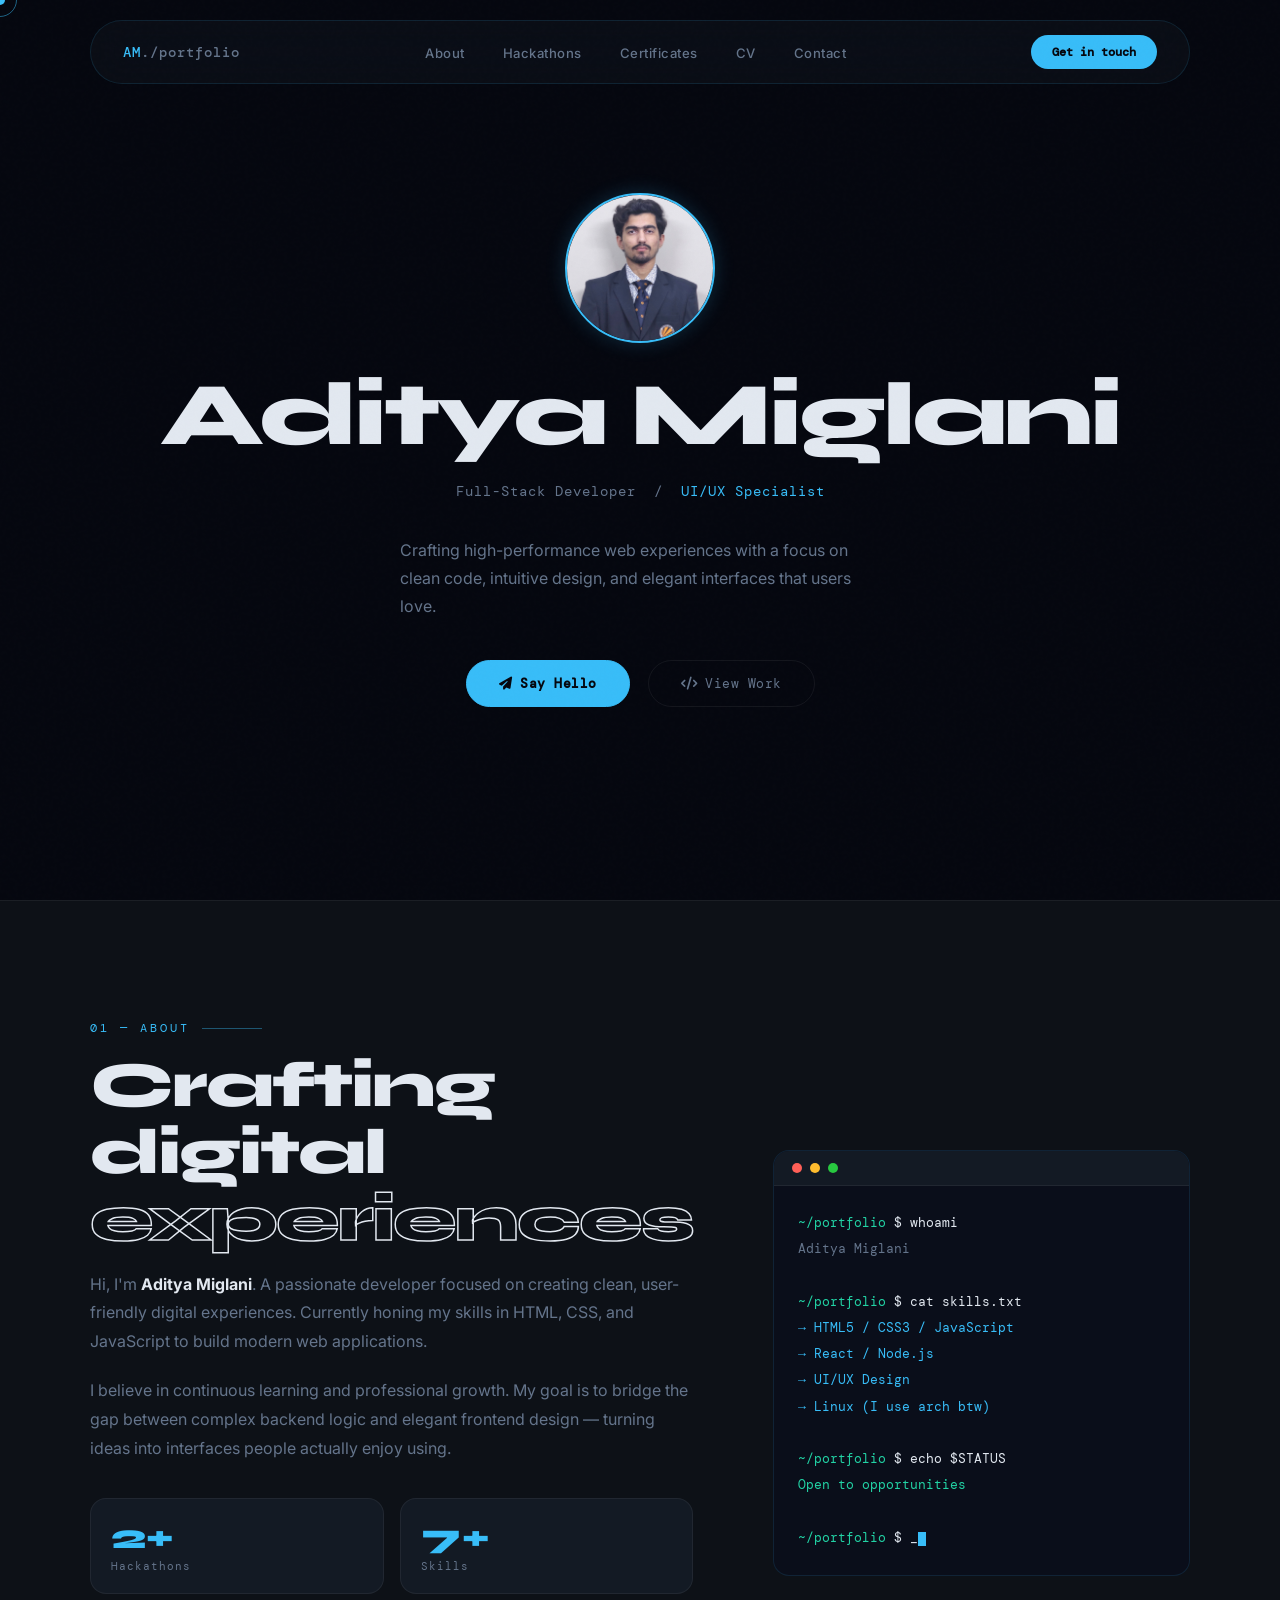
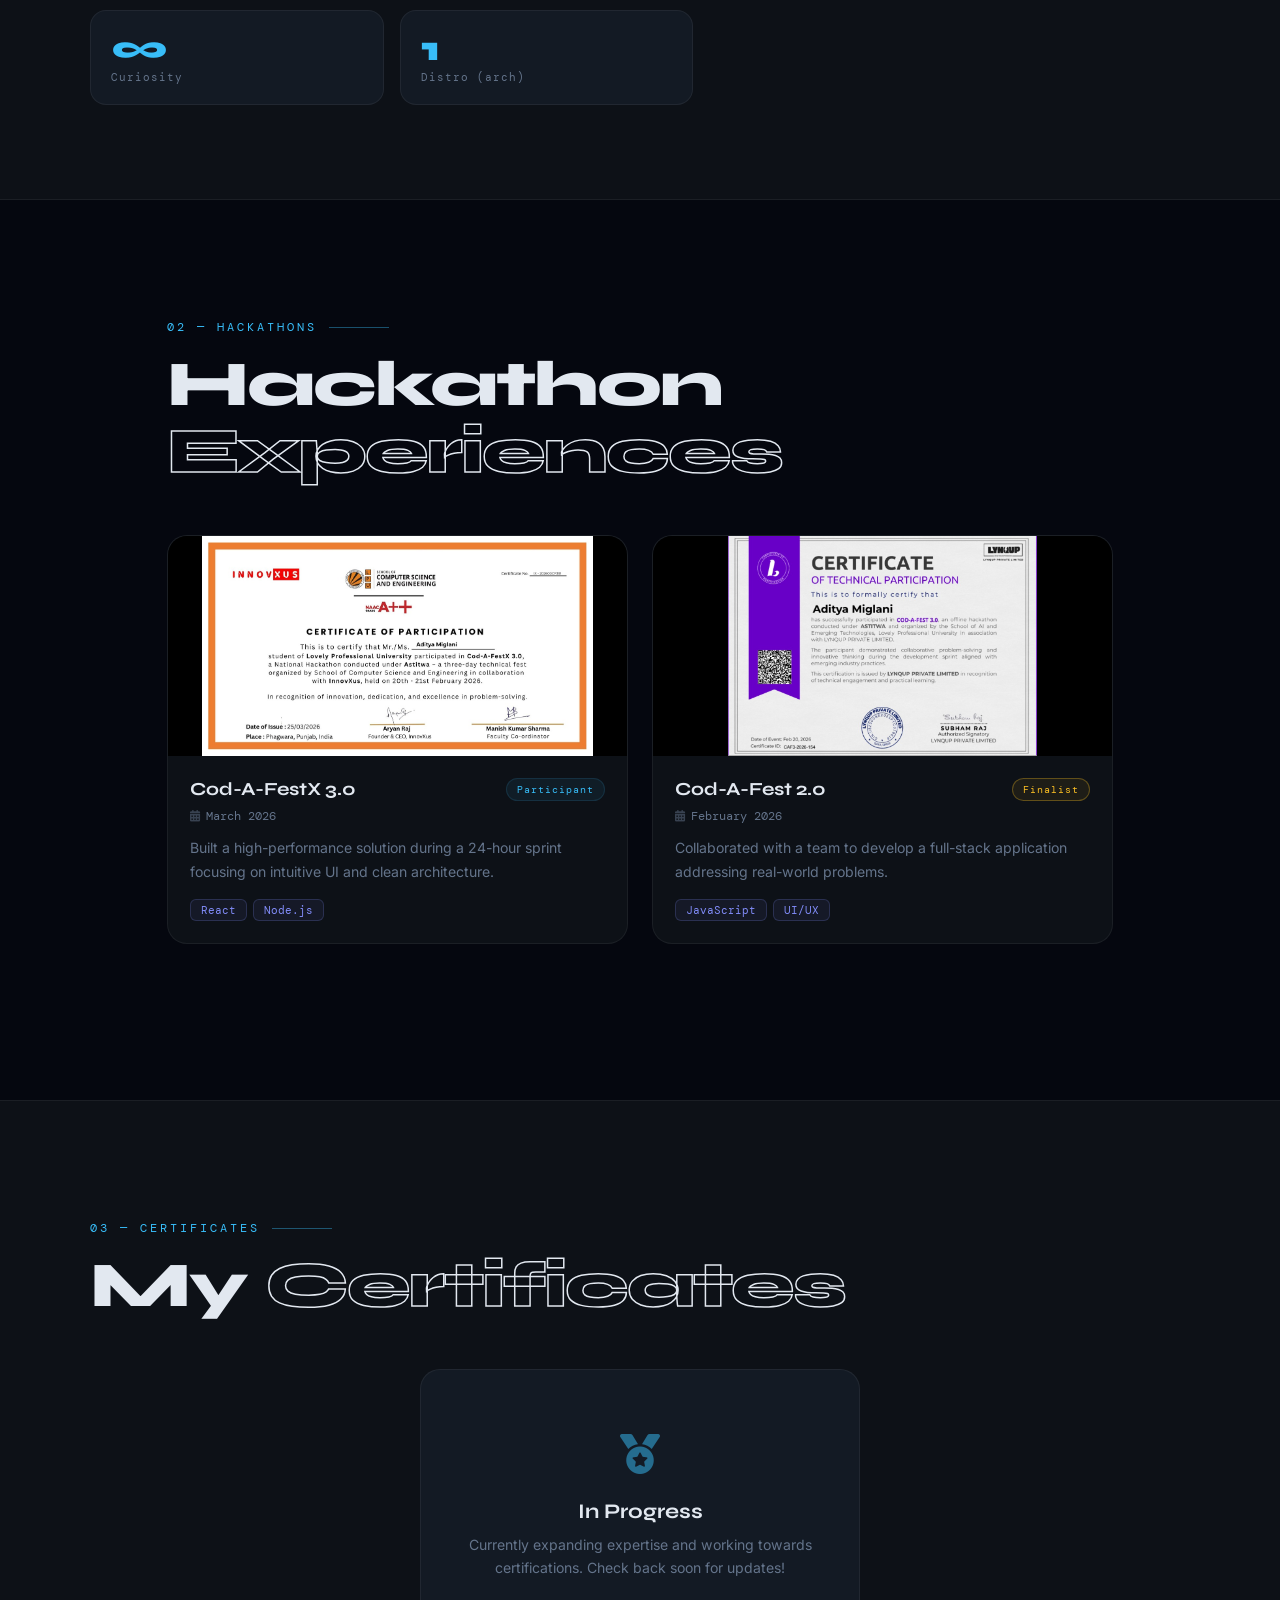
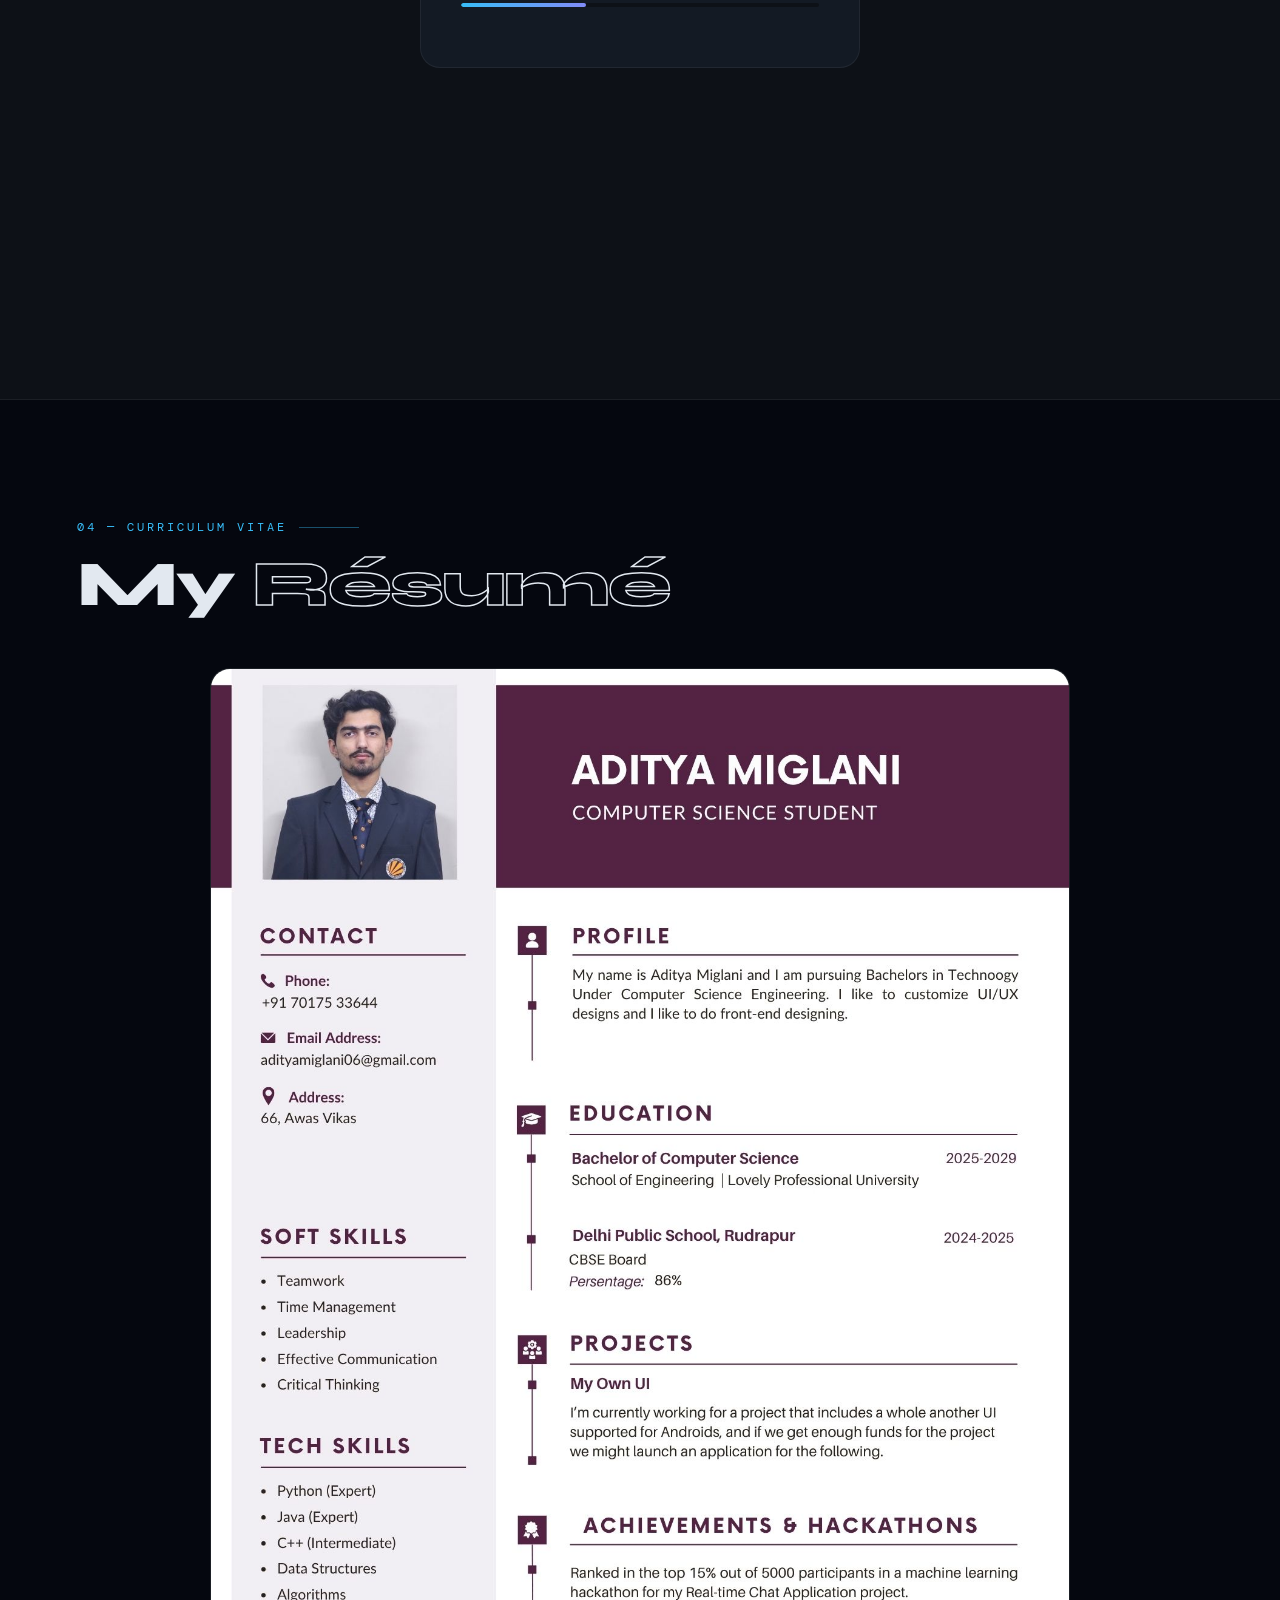
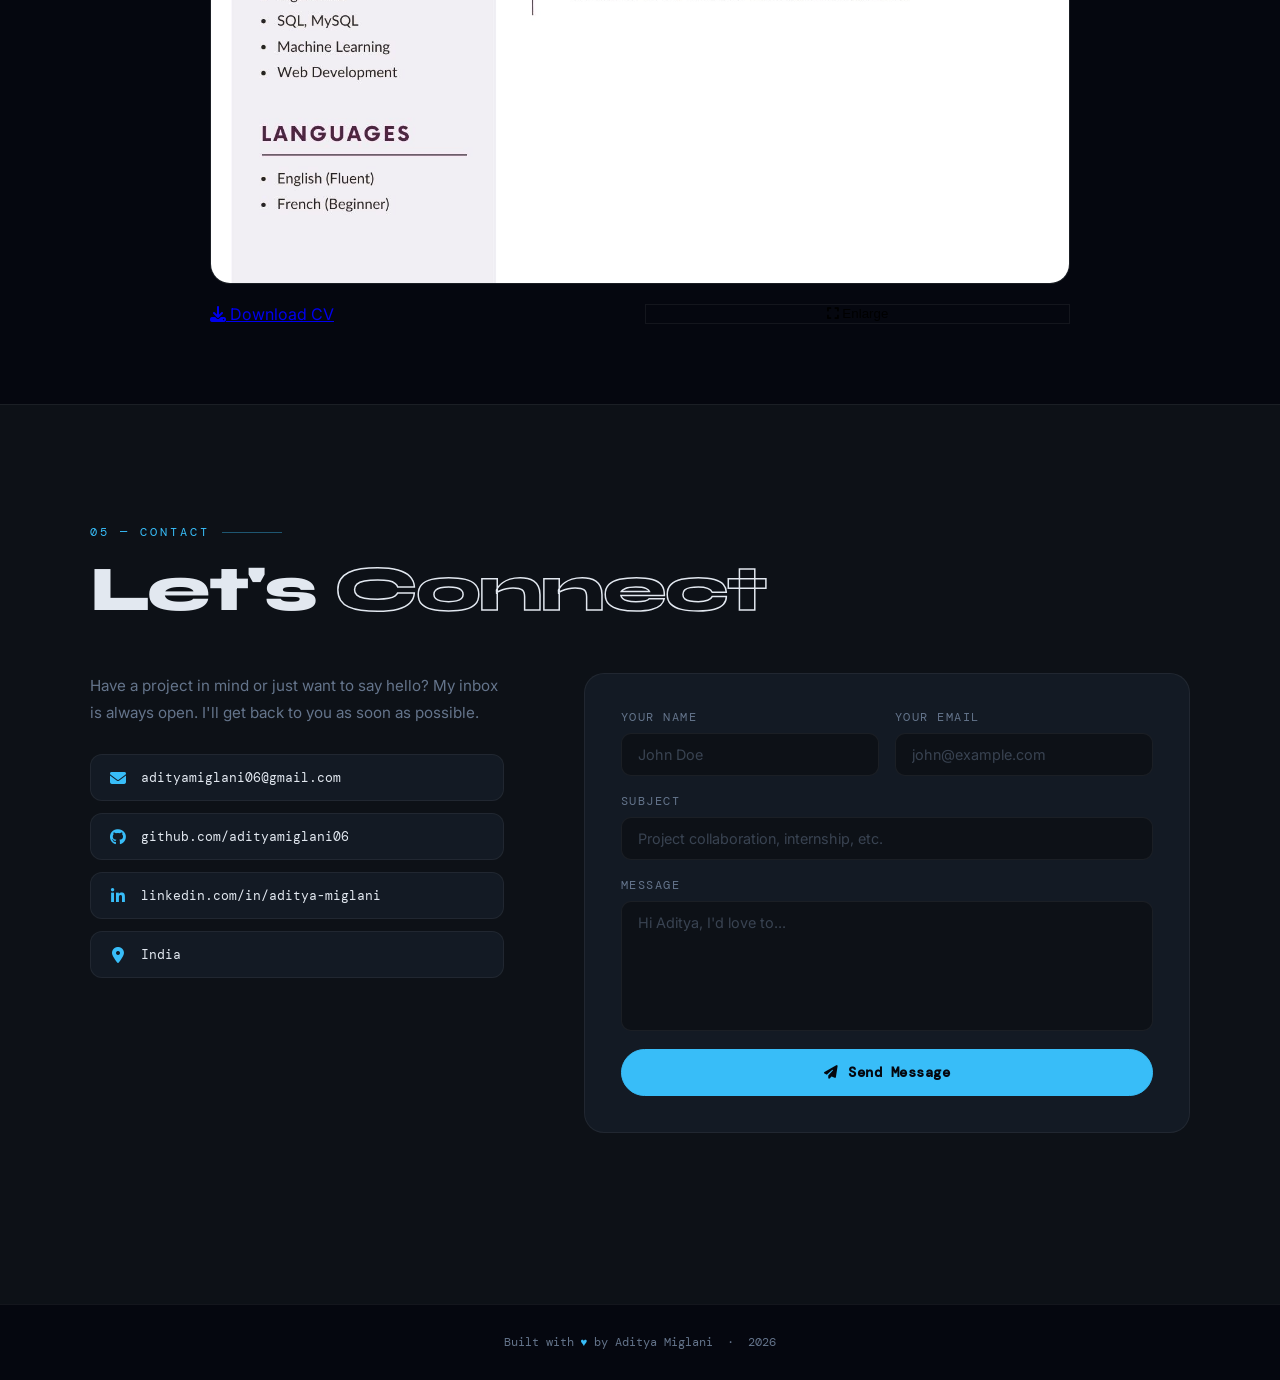
==== commit 8c3256da: "Nothing much" ====
--- a/index.html
+++ b/index.html
@@ -703,7 +703,7 @@
               <div class="t-accent">→ HTML5 / CSS3 / JavaScript</div>
               <div class="t-accent">→ React / Node.js</div>
               <div class="t-accent">→ UI/UX Design</div>
-              <div class="t-accent">→ Linux (btw I use arch)</div>
+              <div class="t-accent">→ Linux (I use arch btw)</div>
               <br>
               <div><span class="t-prompt">~/portfolio</span> <span class="t-cmd">$ echo $STATUS</span></div>
               <div class="t-out" style="color:var(--green)">Open to opportunities</div>
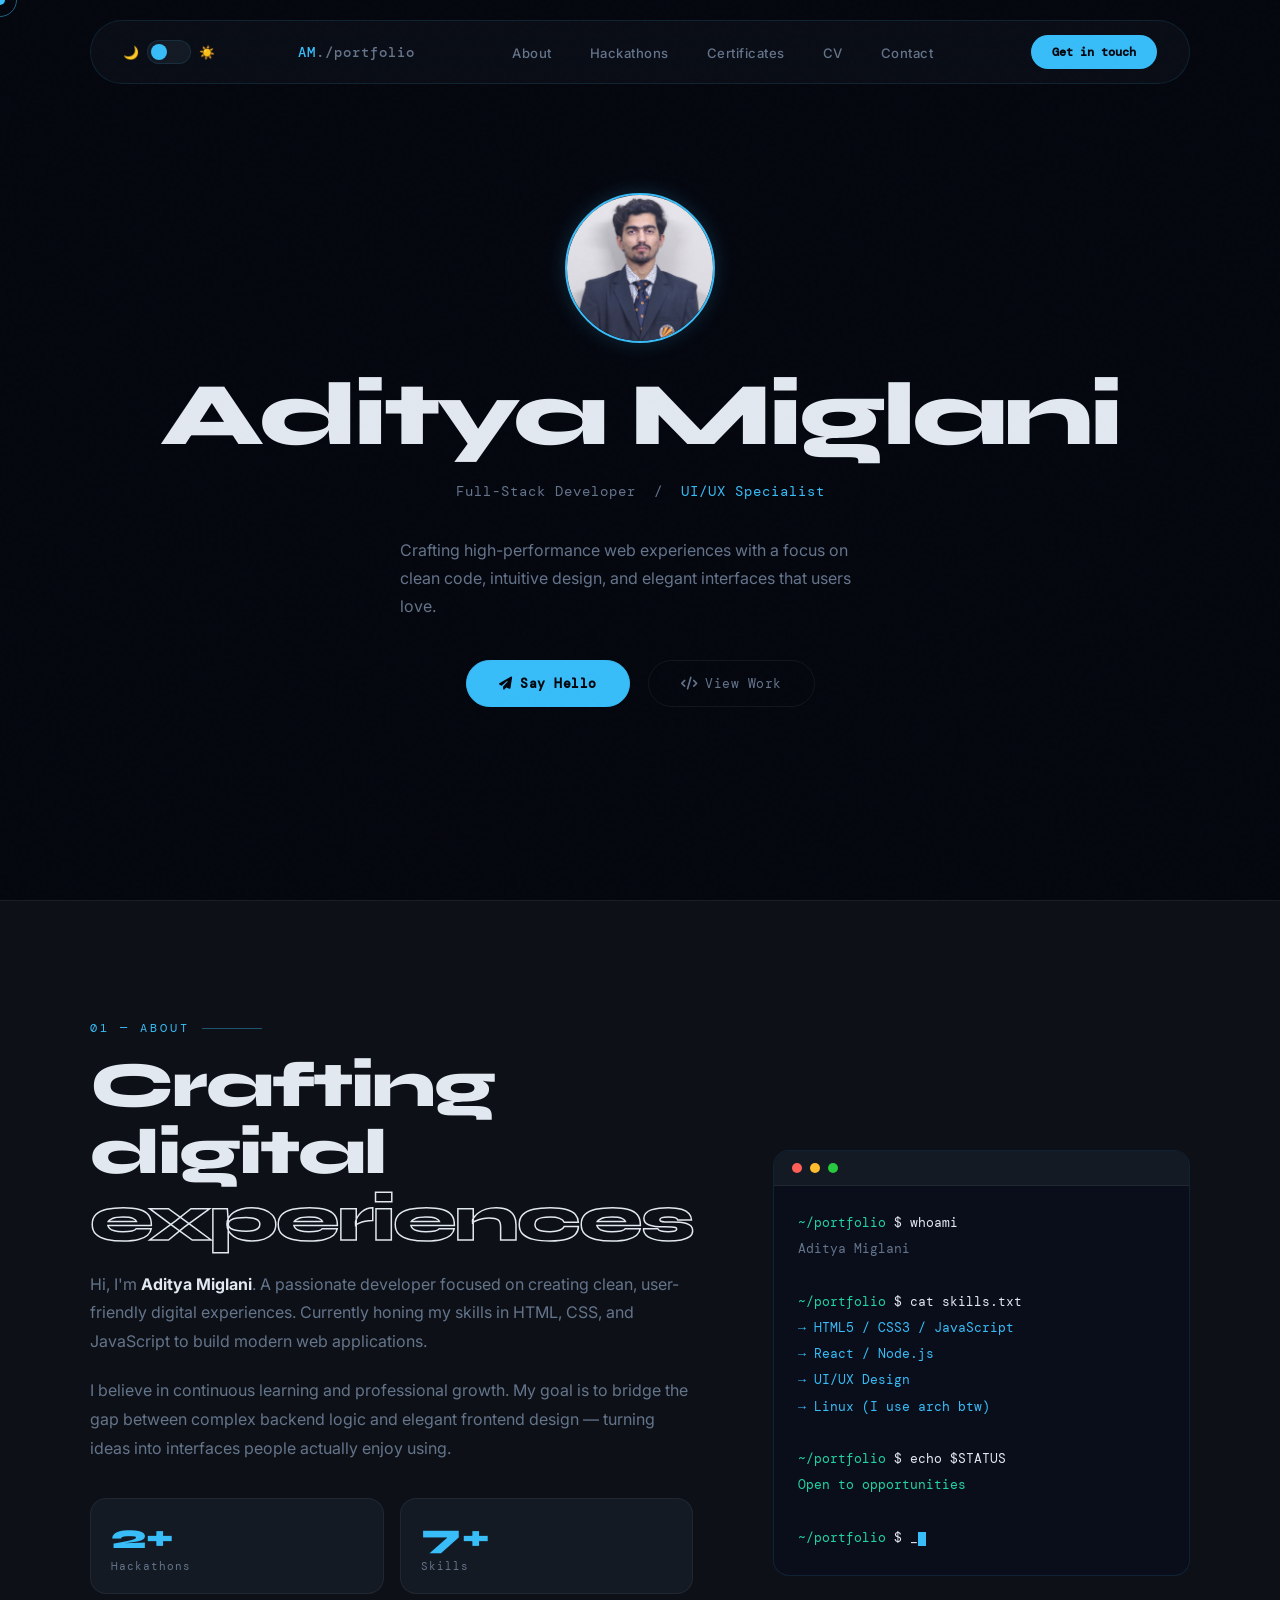
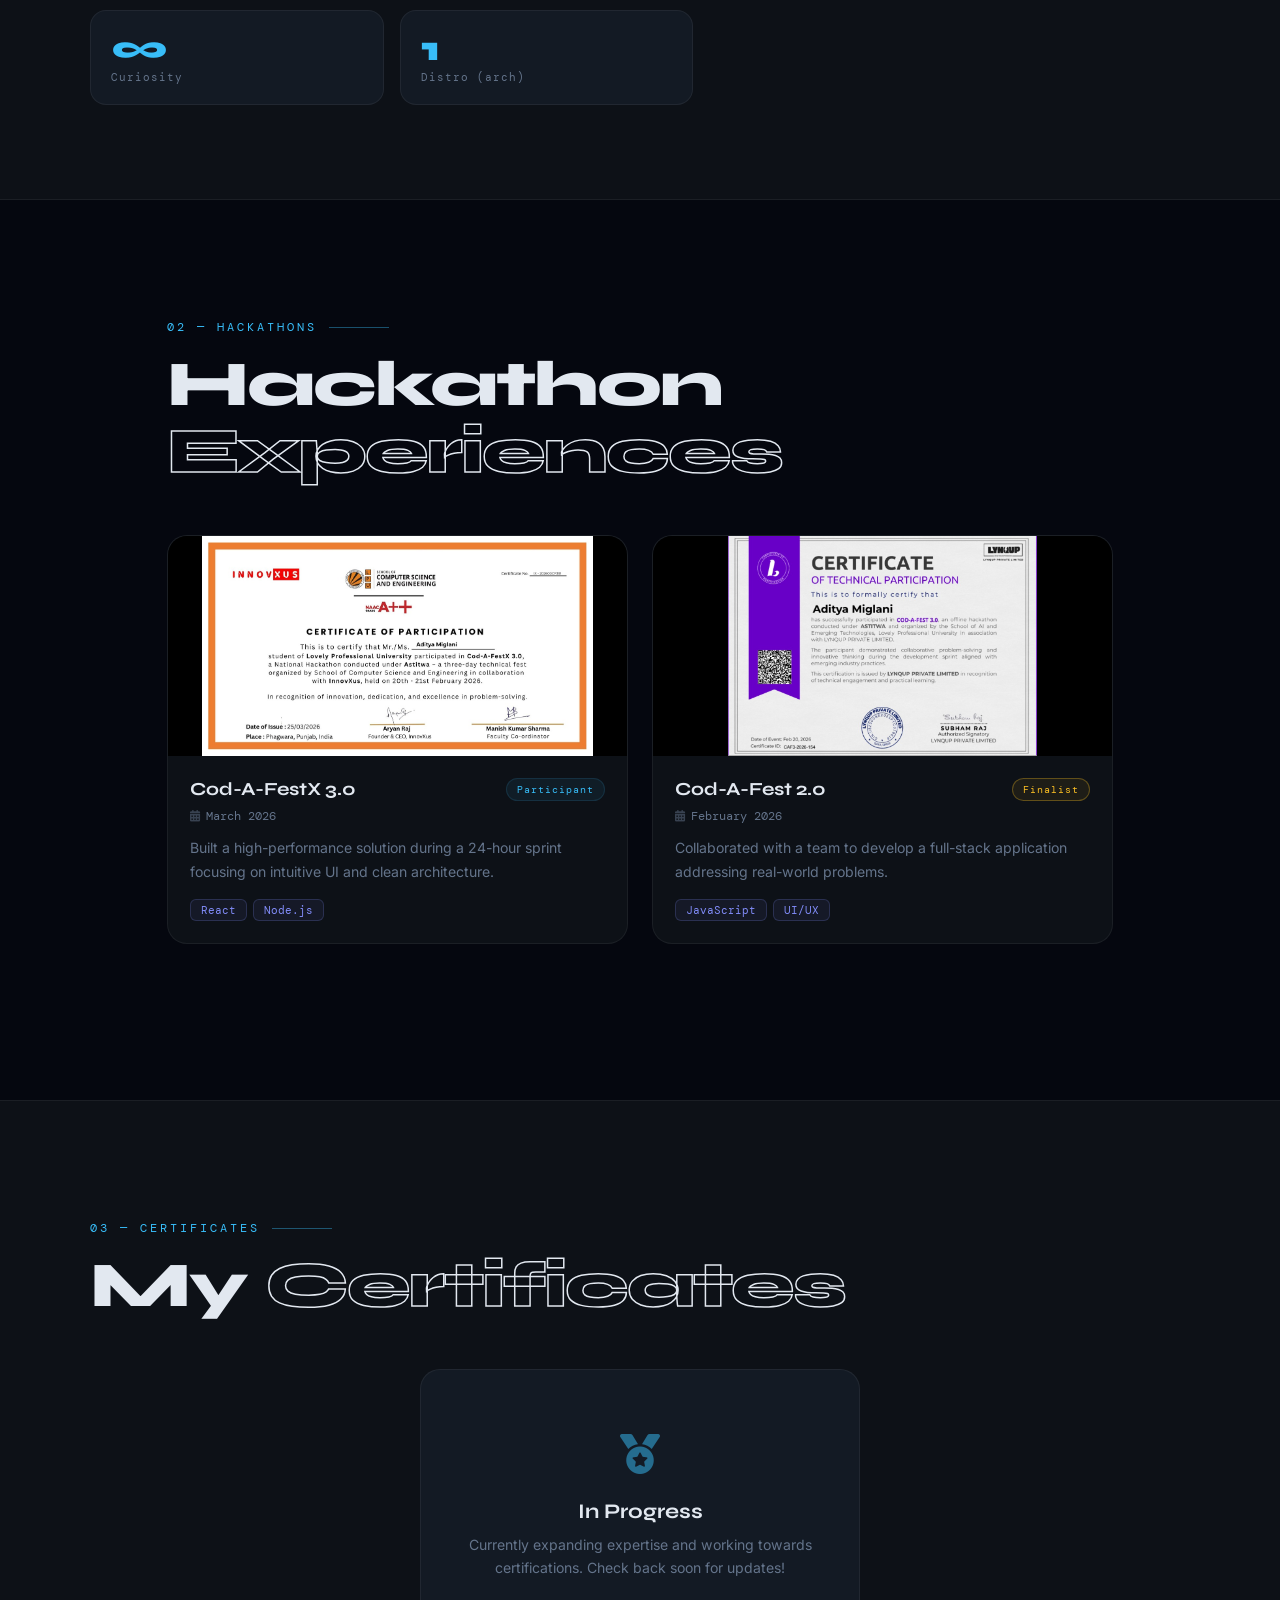
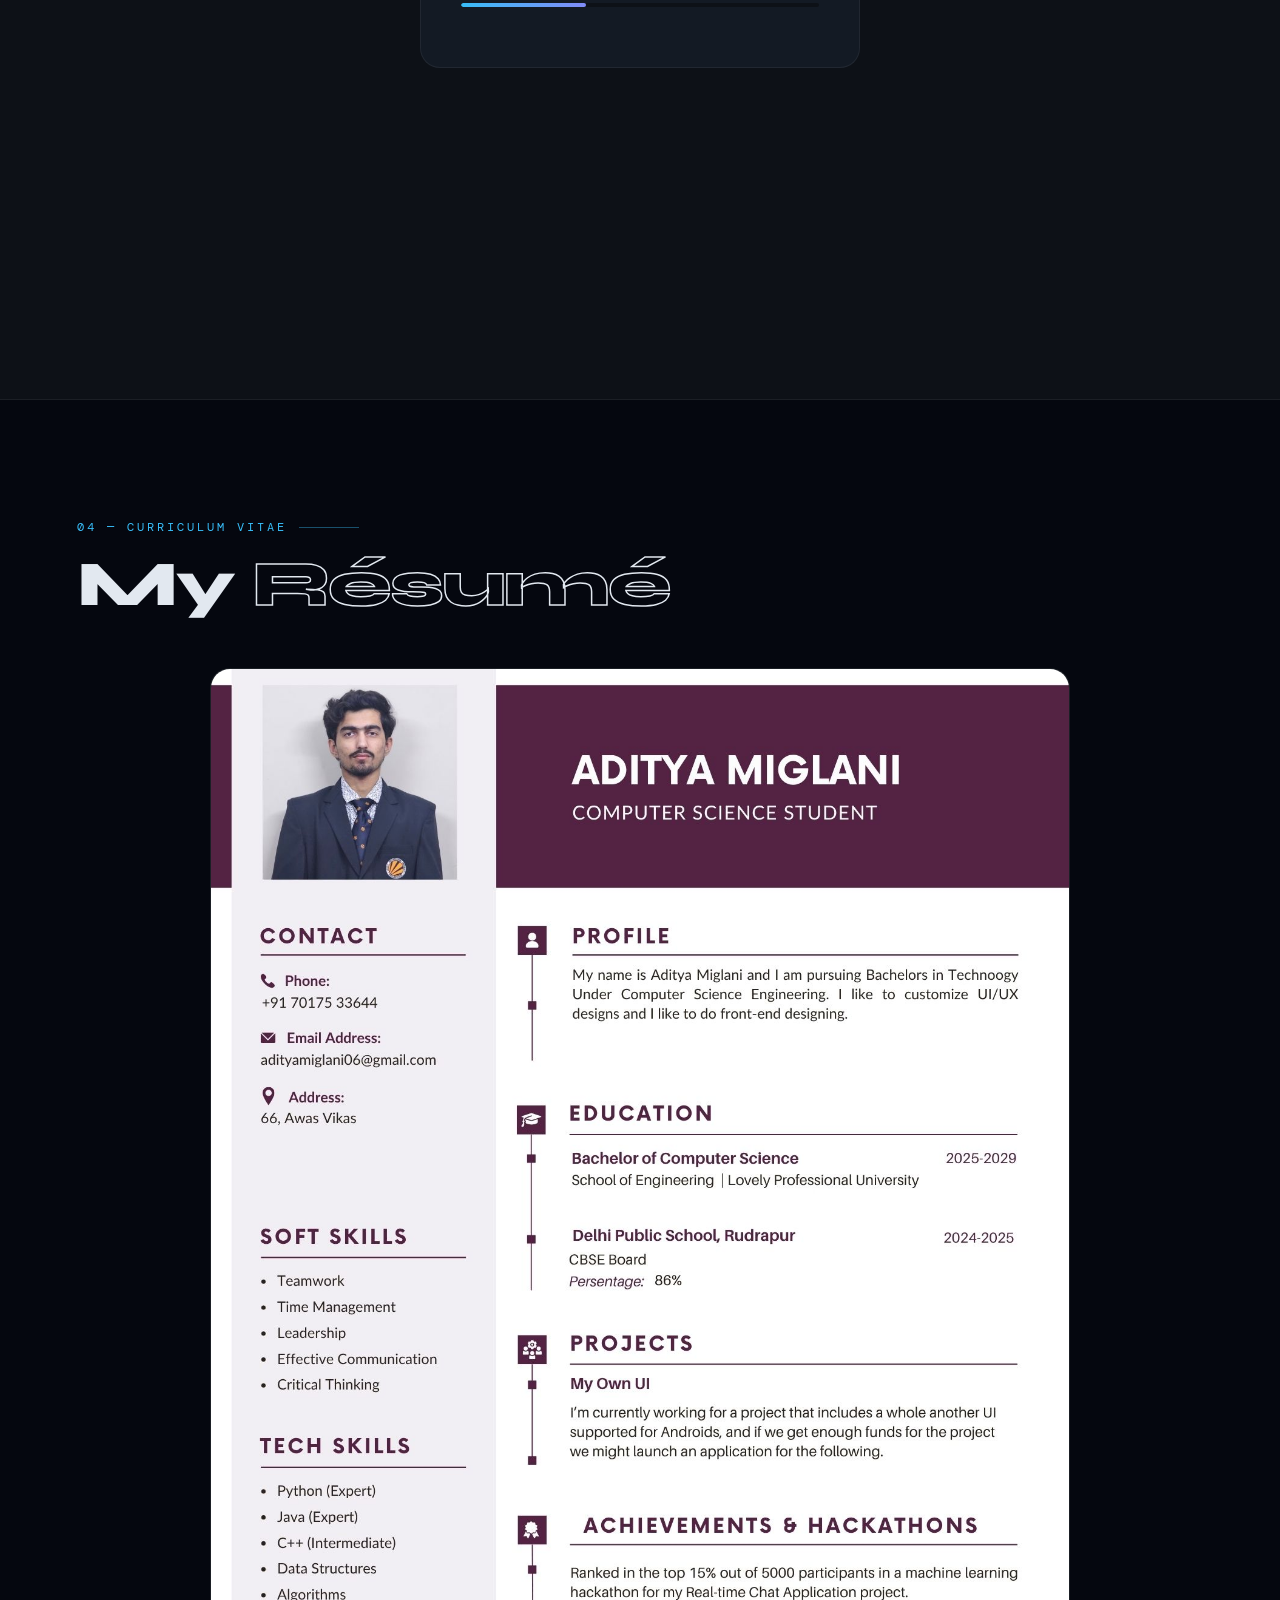
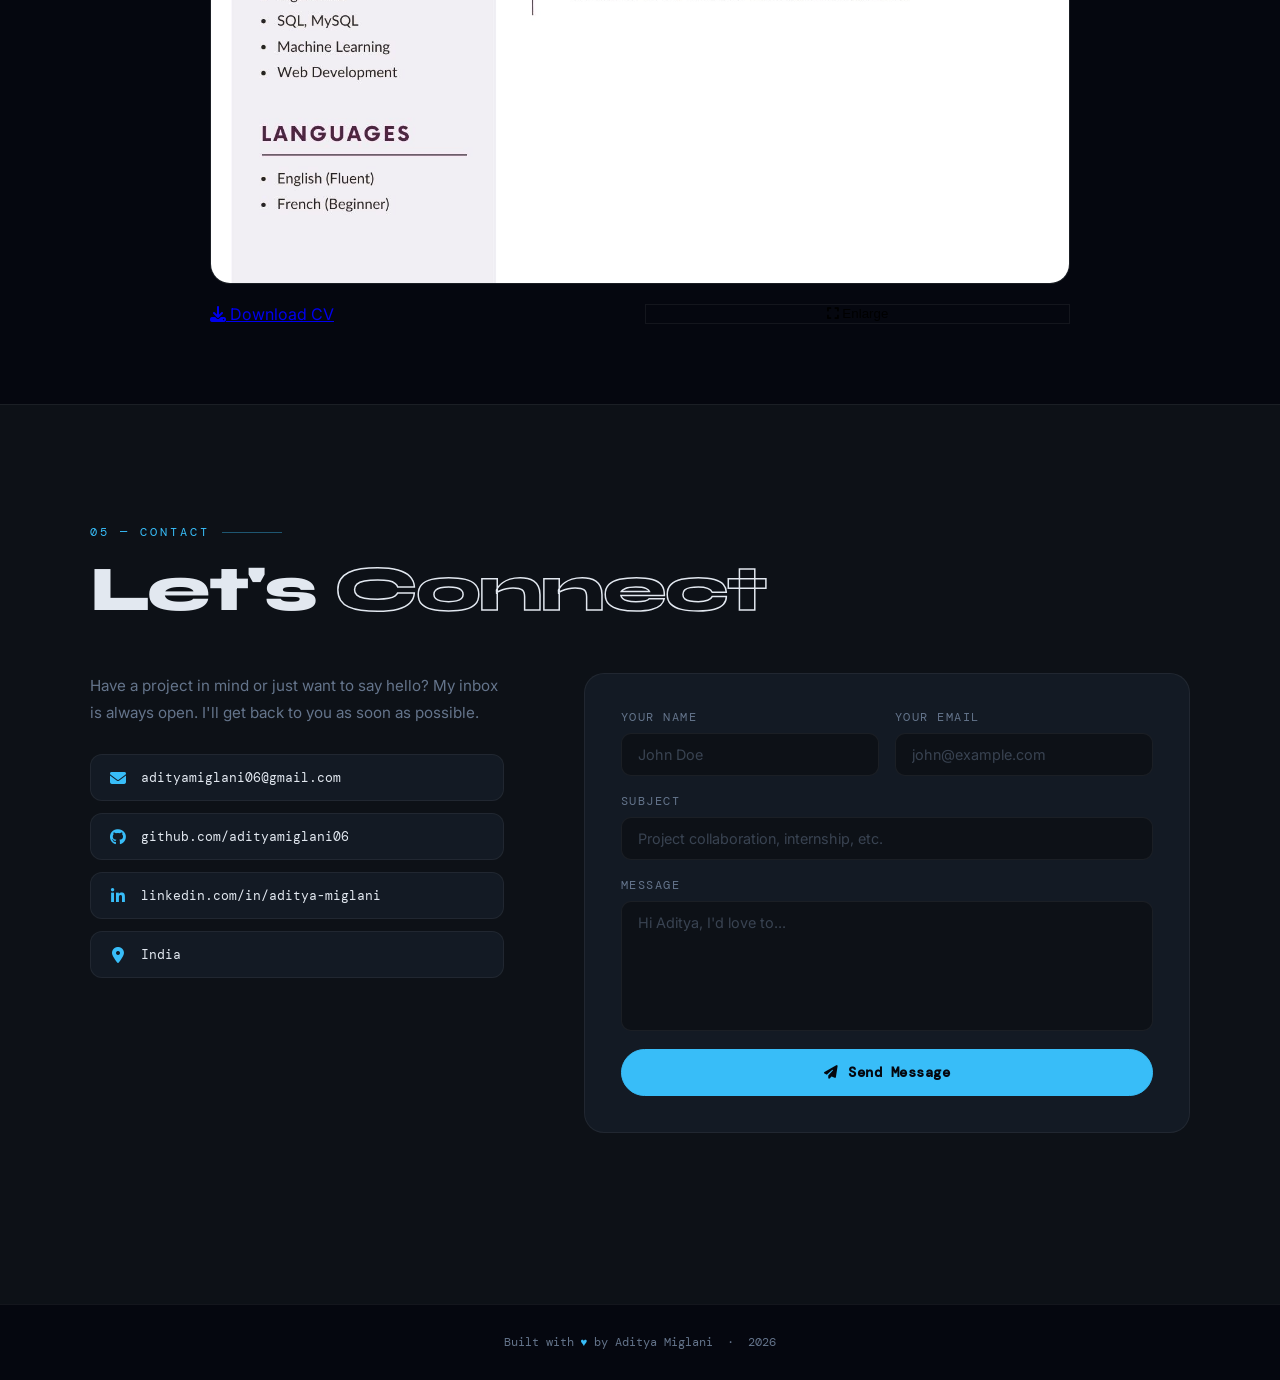
==== commit 005e6b3c: "Added a theme toggle switch" ====
--- a/index.html
+++ b/index.html
@@ -27,6 +27,20 @@
       --font-body: 'Inter', sans-serif;
     }
 
+    /* ─── Light Mode Tokens ─────────────────────────── */
+    [data-theme="light"] {
+      --bg:        #f0f4f8;
+      --surface:   #ffffff;
+      --surface2:  #e8edf3;
+      --border:    rgba(56,149,248,0.22);
+      --border2:   rgba(0,0,0,0.09);
+      --accent:    #0284c7;
+      --accent2:   #6366f1;
+      --text:      #0f172a;
+      --muted:     #475569;
+      --green:     #059669;
+    }
+
     /* ─── Reset ──────────────────────────────────────── */
     *, *::before, *::after { margin:0; padding:0; box-sizing:border-box; }
 
@@ -70,6 +84,42 @@
     ::-webkit-scrollbar { width:4px; }
     ::-webkit-scrollbar-track { background:var(--bg); }
     ::-webkit-scrollbar-thumb { background:var(--accent); border-radius:2px; }
+
+    /* ─── Theme Toggle Switch ────────────────────────── */
+    .theme-toggle {
+      display: flex;
+      align-items: center;
+      gap: 8px;
+      cursor: pointer;
+    }
+    .theme-toggle-track {
+      position: relative;
+      width: 44px;
+      height: 24px;
+      background: var(--surface2);
+      border: 1px solid var(--border);
+      border-radius: 100px;
+      transition: background .3s, border-color .3s;
+    }
+    .theme-toggle-thumb {
+      position: absolute;
+      top: 3px; left: 3px;
+      width: 16px; height: 16px;
+      border-radius: 50%;
+      background: var(--accent);
+      transition: transform .3s, background .3s;
+      display: flex; align-items: center; justify-content: center;
+      font-size: 9px;
+    }
+    [data-theme="light"] .theme-toggle-thumb {
+      transform: translateX(20px);
+    }
+    .theme-toggle-icon {
+      font-size: .8rem;
+      color: var(--muted);
+      transition: color .3s;
+      user-select: none;
+    }
 
     /* ─── Navbar ─────────────────────────────────────── */
     .navbar {
@@ -114,6 +164,11 @@
       transition:.25s; border:1px solid transparent;
     }
     .nav-cta:hover { background:transparent; color:var(--accent); border-color:var(--accent); }
+
+    [data-theme="light"] .navbar {
+      background: rgba(240,244,248,.85);
+    }
+    [data-theme="light"] .terminal-box { background: #f8fafc; }
 
     @media(max-width:768px){
       .nav-links, .nav-cta { display:none; }
@@ -612,6 +667,13 @@
 
   <!-- ── NAVBAR ──────────────────────────────────────── -->
   <header class="navbar" id="navbar">
+    <button class="theme-toggle" id="theme-toggle" aria-label="Toggle dark/light mode" style="background:none;border:none;padding:0;">
+      <span class="theme-toggle-icon">🌙</span>
+      <div class="theme-toggle-track">
+        <div class="theme-toggle-thumb"></div>
+      </div>
+      <span class="theme-toggle-icon">☀️</span>
+    </button>
     <a href="#hero" class="nav-logo">AM<span>./portfolio</span></a>
     <nav>
       <ul class="nav-links">
@@ -1007,6 +1069,20 @@
     successEl.style.display = 'block';
     setTimeout(() => successEl.style.display='none', 5000);
 }
+
+/* ── Dark / Light Mode Toggle ─────────────────────────── */
+const themeToggleBtn = document.getElementById('theme-toggle');
+const html = document.documentElement;
+
+// Load saved preference or default to dark
+const savedTheme = localStorage.getItem('theme') || 'dark';
+if (savedTheme === 'light') html.setAttribute('data-theme', 'light');
+
+themeToggleBtn.addEventListener('click', () => {
+  const isLight = html.getAttribute('data-theme') === 'light';
+  html.setAttribute('data-theme', isLight ? 'dark' : 'light');
+  localStorage.setItem('theme', isLight ? 'dark' : 'light');
+});
   </script>
 </body>
 </html>
